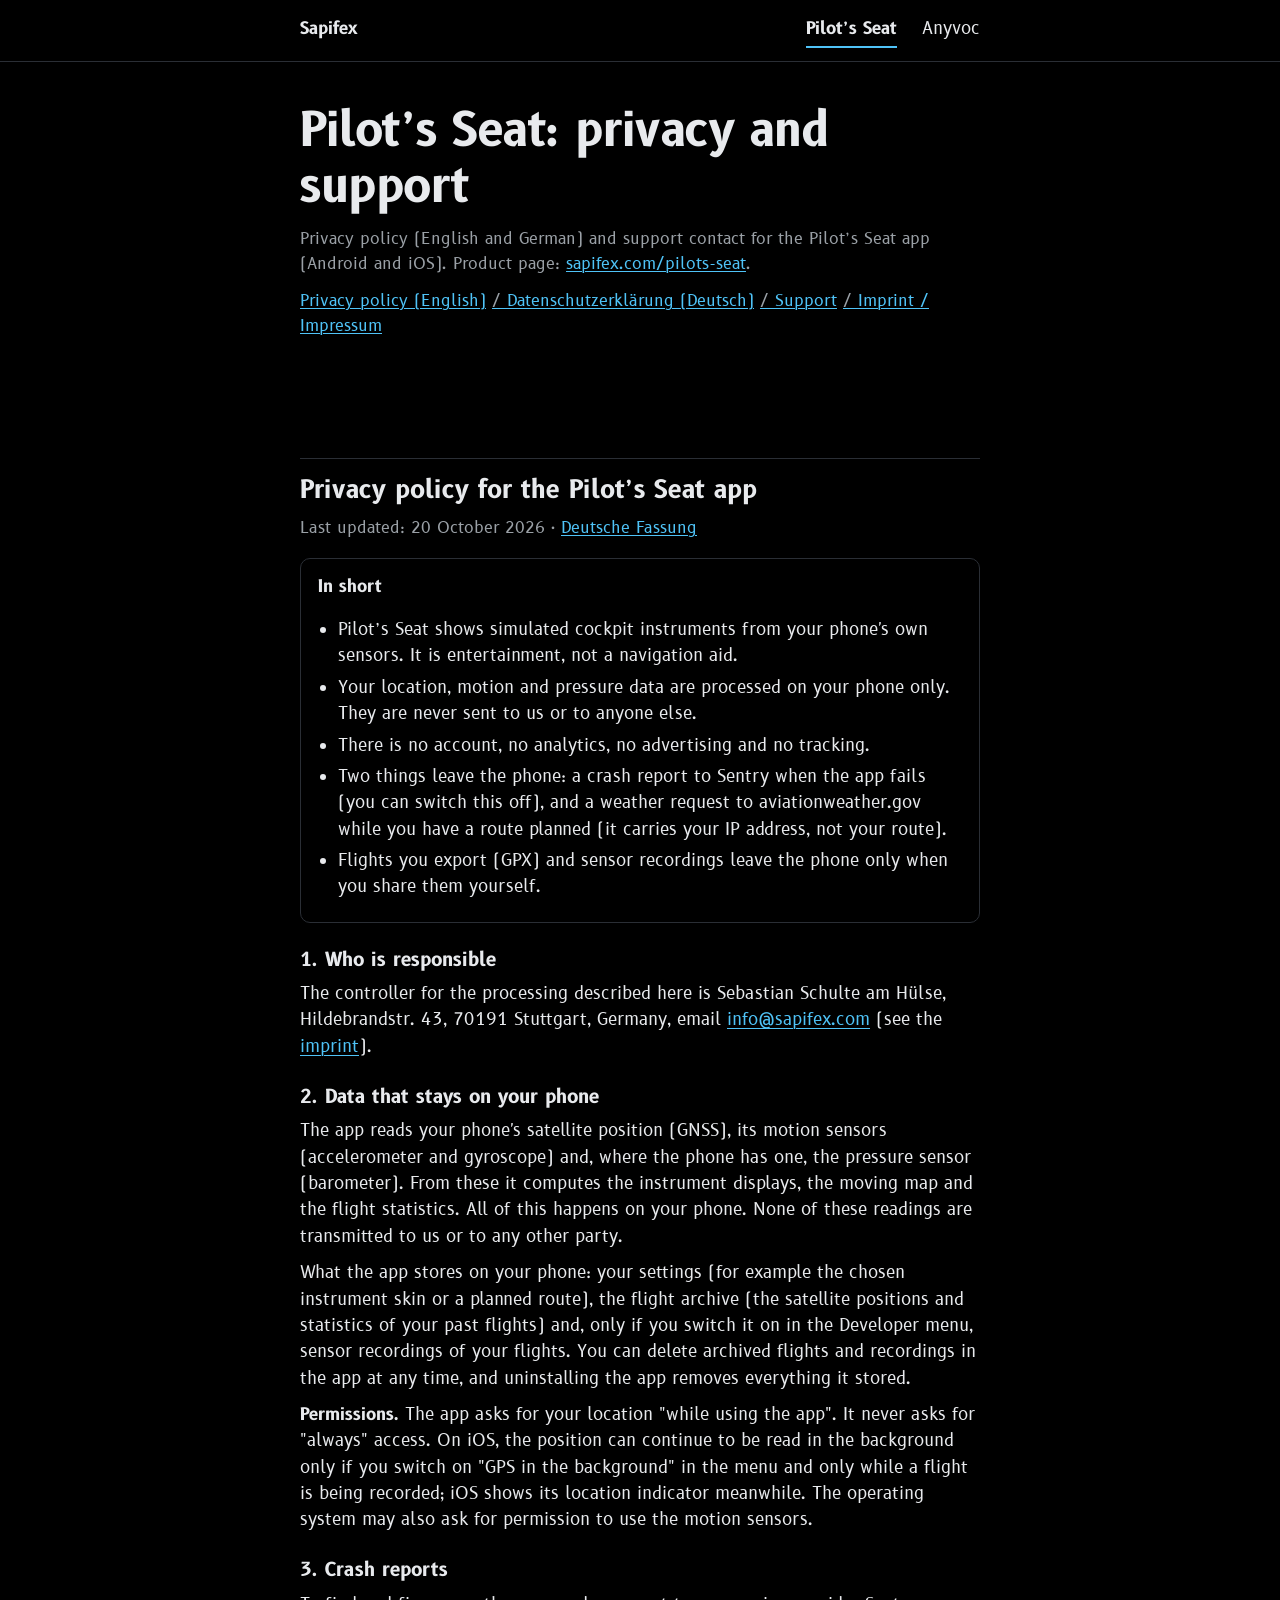
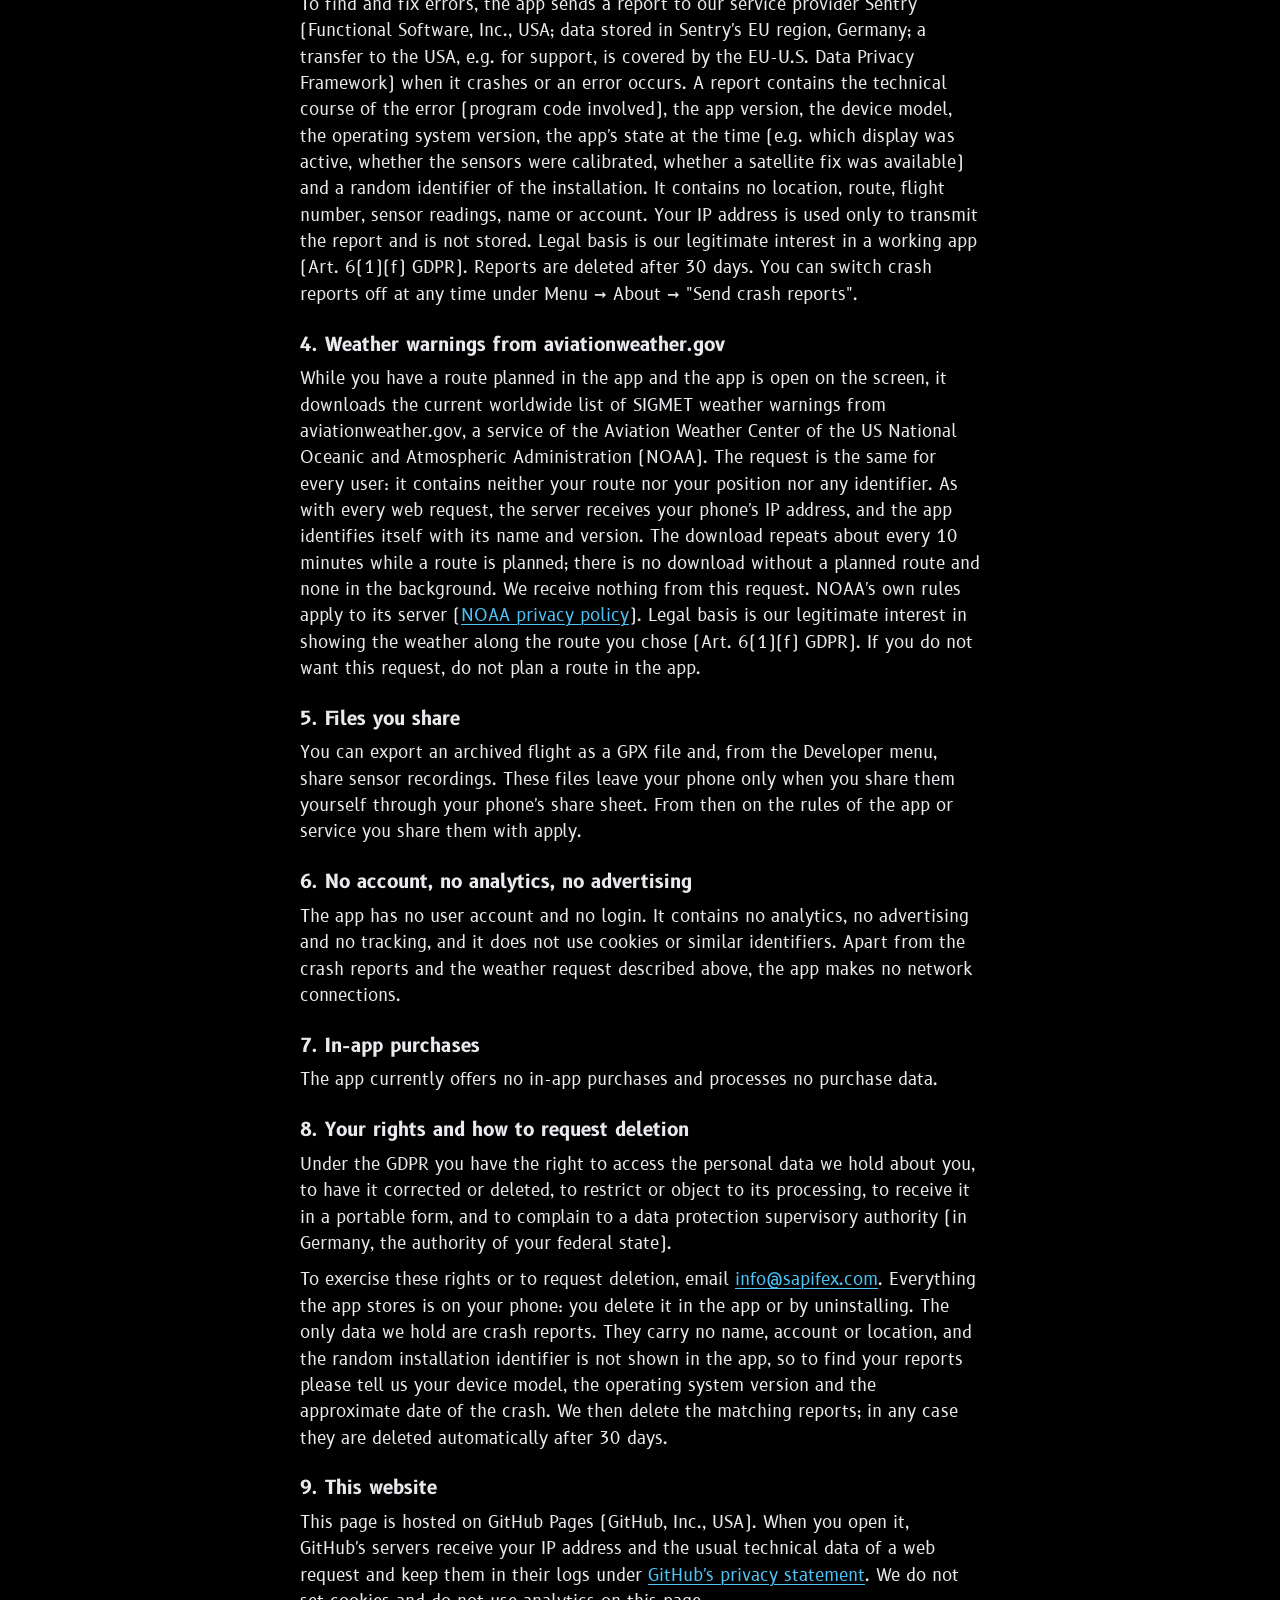
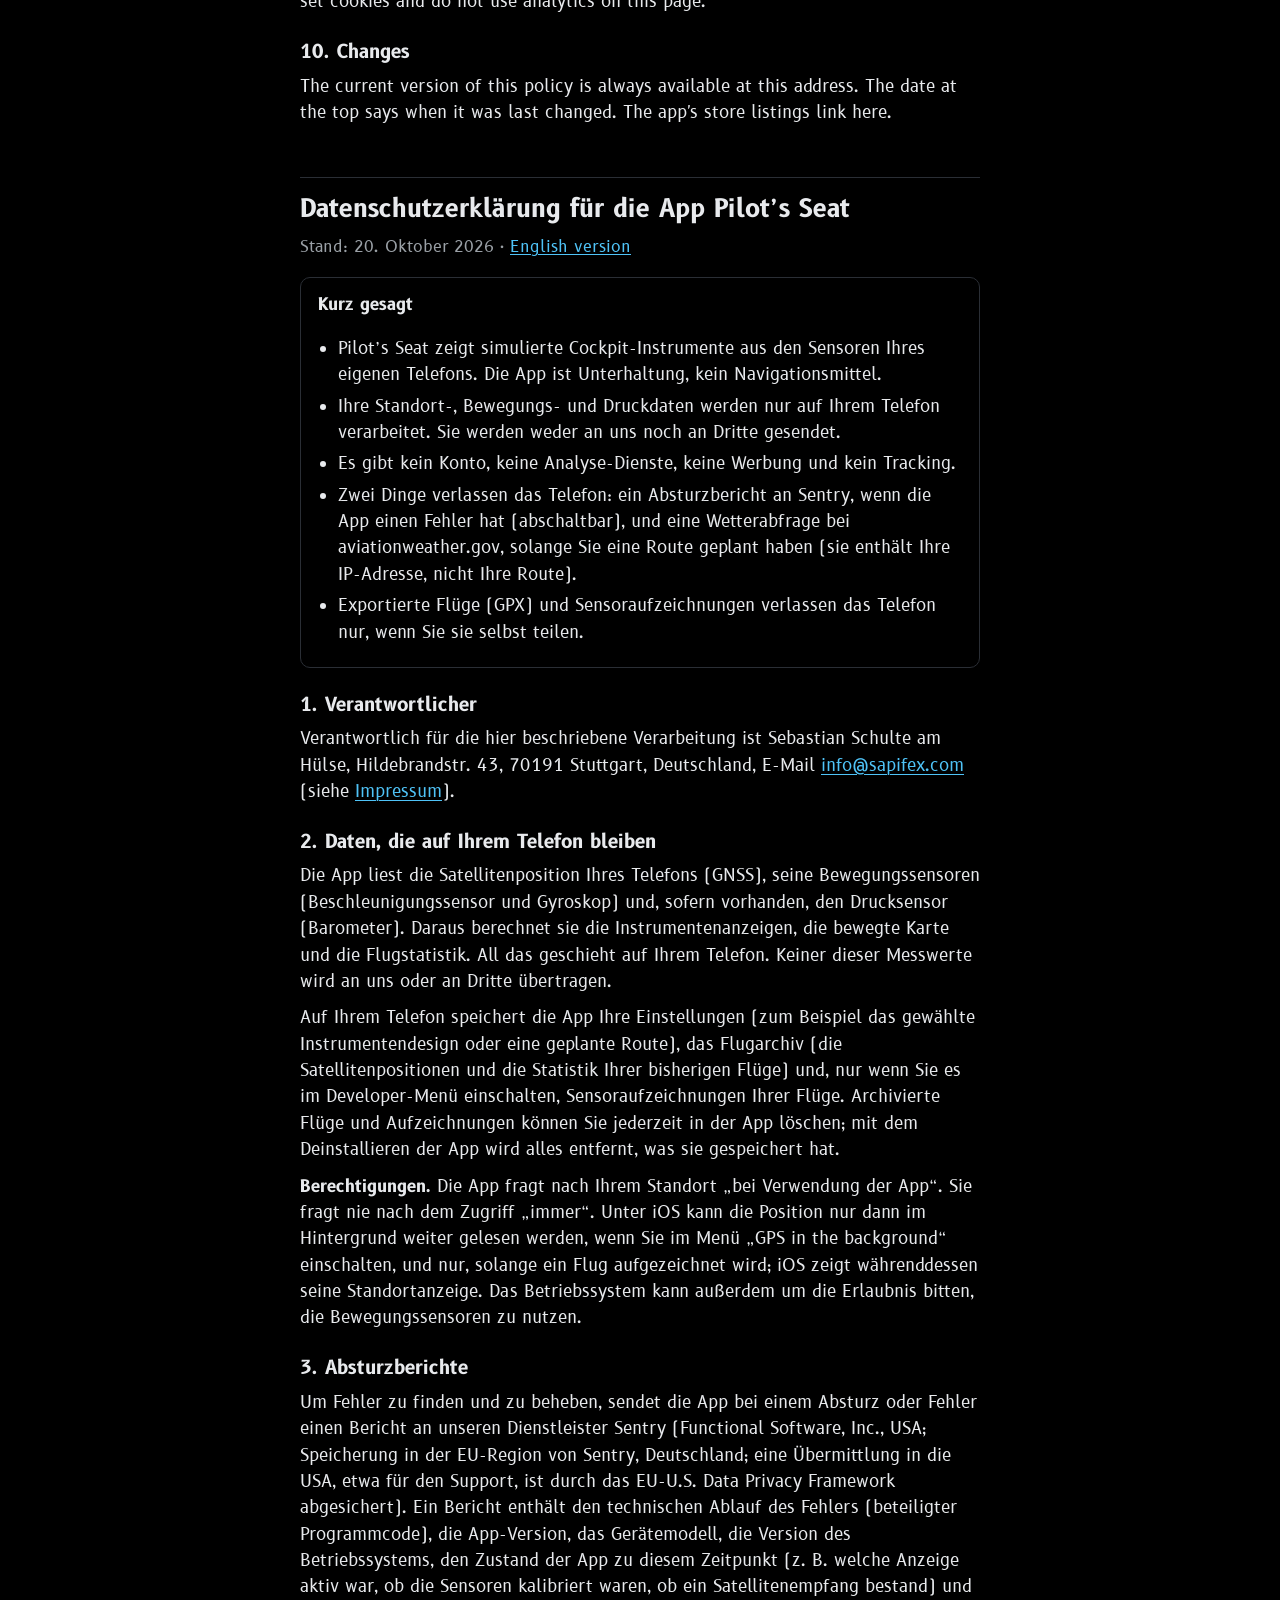
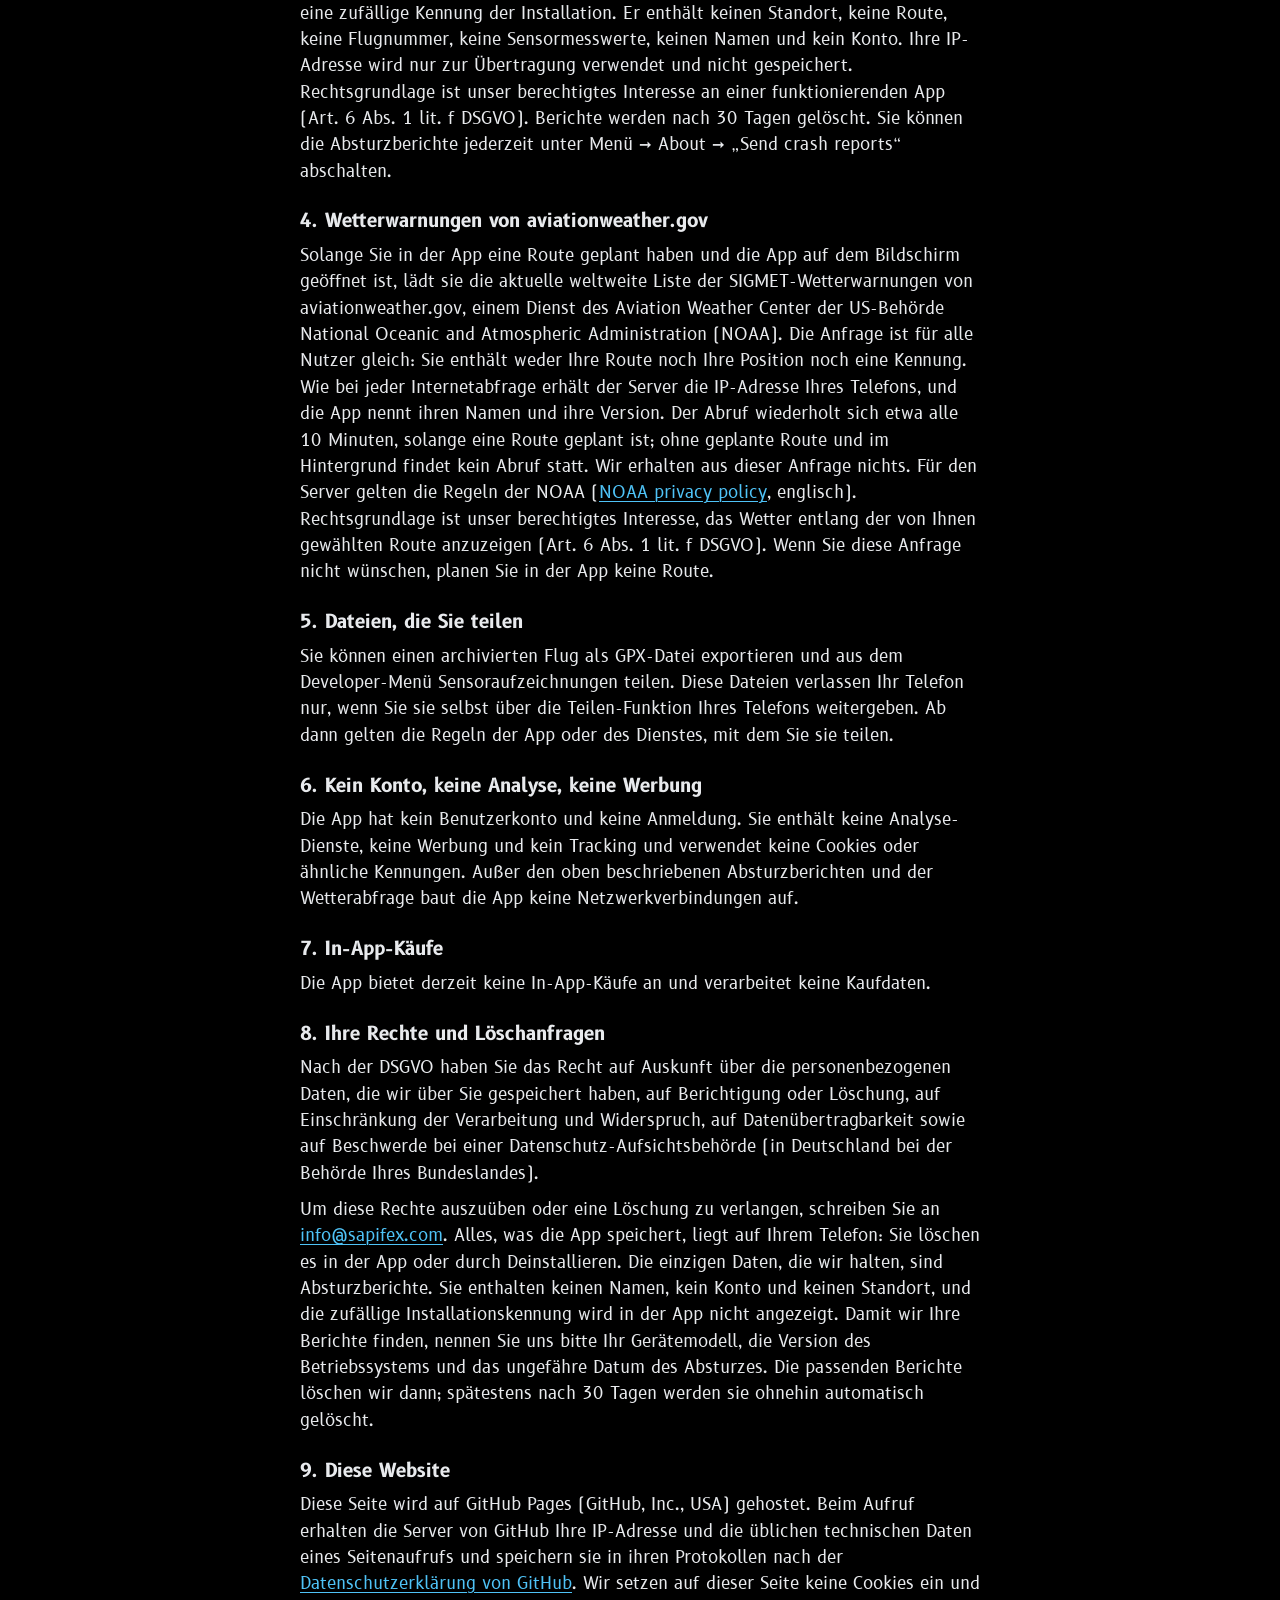
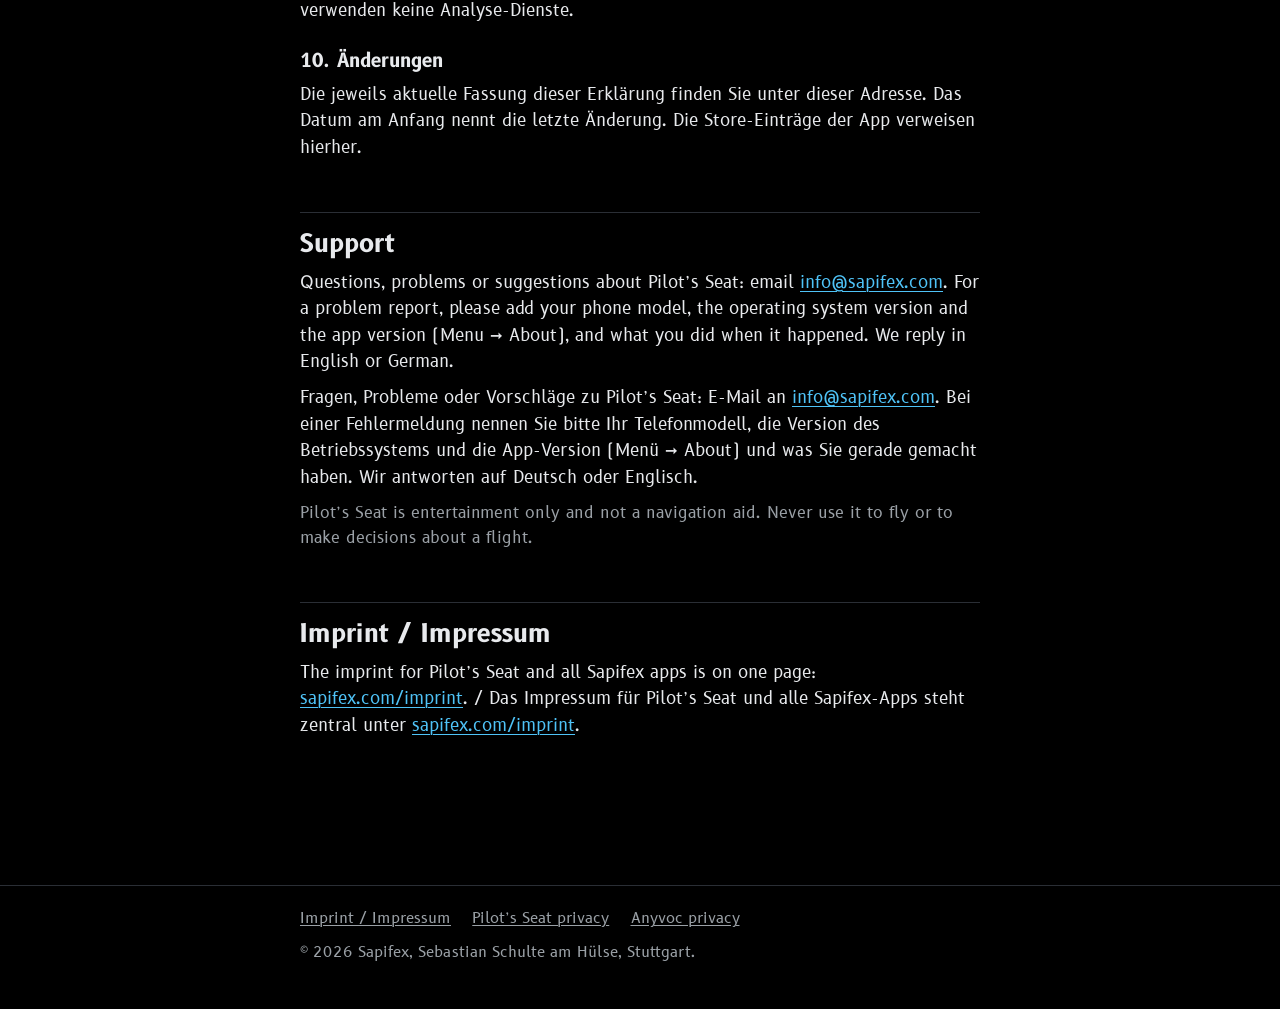
==== pilots-seat/privacy/index.html @ ec22d2f4 "Sapifex site: landing page, Pilot’s Seat and Anyvoc pages, privacy, imprint Static GitHub Pages site" ====
<!doctype html>
<html lang="en" class="ps">
<head>
<meta charset="utf-8">
<meta name="viewport" content="width=device-width, initial-scale=1">
<title>Pilot’s Seat – Privacy Policy and Support</title>
<meta name="description" content="Privacy policy (English and German) and support contact for the Pilot’s Seat app.">
<link rel="stylesheet" href="../../assets/site.css">
<link rel="icon" type="image/svg+xml" href="../../assets/img/pilots-seat-icon-small.svg"></head>
<body>
<header class="site-nav"><nav class="wrap" aria-label="Site"><a href="../../" class="brand">Sapifex</a><a href="../../pilots-seat/" aria-current="page">Pilot’s Seat</a><a href="../../anyvoc/">Anyvoc</a></nav></header>
<main>
<div class="wrap legal">
<header>
  <h1>Pilot’s Seat: privacy and support</h1>
  <p class="meta">Privacy policy (English and German) and support contact for the Pilot’s Seat app (Android and iOS). Product page: <a href="../">sapifex.com/pilots-seat</a>.</p>
  <nav class="toc">
    <a href="#privacy">Privacy policy (English)</a>
    <a href="#datenschutz">Datenschutzerklärung (Deutsch)</a>
    <a href="#support">Support</a>
    <a href="../../imprint/">Imprint / Impressum</a>
  </nav>
</header>

<!-- ============================================================ -->
<!-- ENGLISH                                                       -->
<!-- ============================================================ -->
<main>
<section id="privacy">
  <h2>Privacy policy for the Pilot’s Seat app</h2>
  <p class="meta">Last updated: 20 October 2026 · <a href="#datenschutz" hreflang="de" lang="de">Deutsche Fassung</a></p>

  <div class="summary">
    <p><strong>In short</strong></p>
    <ul>
      <li>Pilot’s Seat shows simulated cockpit instruments from your phone's own sensors. It is entertainment, not a navigation aid.</li>
      <li>Your location, motion and pressure data are processed on your phone only. They are never sent to us or to anyone else.</li>
      <li>There is no account, no analytics, no advertising and no tracking.</li>
      <li>Two things leave the phone: a crash report to Sentry when the app fails (you can switch this off), and a weather request to aviationweather.gov while you have a route planned (it carries your IP address, not your route).</li>
      <li>Flights you export (GPX) and sensor recordings leave the phone only when you share them yourself.</li>
    </ul>
  </div>

  <h3>1. Who is responsible</h3>
  <p>The controller for the processing described here is Sebastian Schulte am Hülse, Hildebrandstr. 43, 70191 Stuttgart, Germany, email <a href="mailto:info@sapifex.com">info@sapifex.com</a> (see the <a href="../../imprint/">imprint</a>).</p>

  <h3>2. Data that stays on your phone</h3>
  <p>The app reads your phone's satellite position (GNSS), its motion sensors (accelerometer and gyroscope) and, where the phone has one, the pressure sensor (barometer). From these it computes the instrument displays, the moving map and the flight statistics. All of this happens on your phone. None of these readings are transmitted to us or to any other party.</p>
  <p>What the app stores on your phone: your settings (for example the chosen instrument skin or a planned route), the flight archive (the satellite positions and statistics of your past flights) and, only if you switch it on in the Developer menu, sensor recordings of your flights. You can delete archived flights and recordings in the app at any time, and uninstalling the app removes everything it stored.</p>
  <p><strong>Permissions.</strong> The app asks for your location "while using the app". It never asks for "always" access. On iOS, the position can continue to be read in the background only if you switch on "GPS in the background" in the menu and only while a flight is being recorded; iOS shows its location indicator meanwhile. The operating system may also ask for permission to use the motion sensors.</p>

  <h3>3. Crash reports</h3>
  <!-- Text from docs/crash-reporting.md, "Privacy policy (proposal)". [90] = the retention period of the Sentry plan: 30 days on the free Developer plan, 90 days on Team and Business. -->
  <p>To find and fix errors, the app sends a report to our service provider Sentry (Functional Software, Inc., USA; data stored in Sentry's EU region, Germany; a transfer to the USA, e.g. for support, is covered by the EU-U.S. Data Privacy Framework) when it crashes or an error occurs. A report contains the technical course of the error (program code involved), the app version, the device model, the operating system version, the app's state at the time (e.g. which display was active, whether the sensors were calibrated, whether a satellite fix was available) and a random identifier of the installation. It contains no location, route, flight number, sensor readings, name or account. Your IP address is used only to transmit the report and is not stored. Legal basis is our legitimate interest in a working app (Art. 6(1)(f) GDPR). Reports are deleted after 30 days. You can switch crash reports off at any time under Menu → About → "Send crash reports".</p>

  <h3>4. Weather warnings from aviationweather.gov</h3>
  <p>While you have a route planned in the app and the app is open on the screen, it downloads the current worldwide list of SIGMET weather warnings from aviationweather.gov, a service of the Aviation Weather Center of the US National Oceanic and Atmospheric Administration (NOAA). The request is the same for every user: it contains neither your route nor your position nor any identifier. As with every web request, the server receives your phone's IP address, and the app identifies itself with its name and version. The download repeats about every 10 minutes while a route is planned; there is no download without a planned route and none in the background. We receive nothing from this request. NOAA's own rules apply to its server (<a href="https://www.noaa.gov/protecting-your-privacy" rel="noopener">NOAA privacy policy</a>). Legal basis is our legitimate interest in showing the weather along the route you chose (Art. 6(1)(f) GDPR). If you do not want this request, do not plan a route in the app.</p>

  <h3>5. Files you share</h3>
  <p>You can export an archived flight as a GPX file and, from the Developer menu, share sensor recordings. These files leave your phone only when you share them yourself through your phone's share sheet. From then on the rules of the app or service you share them with apply.</p>

  <h3>6. No account, no analytics, no advertising</h3>
  <p>The app has no user account and no login. It contains no analytics, no advertising and no tracking, and it does not use cookies or similar identifiers. Apart from the crash reports and the weather request described above, the app makes no network connections.</p>

  <h3>7. In-app purchases</h3>
  <p>The app currently offers no in-app purchases and processes no purchase data.</p>
  <!--
    NOT YET APPLICABLE. Replace the paragraph above with this one in the release that ships the RevenueCat paywall
    (backlog "Release · app · RevenueCat in the app"); the store privacy answers must change in the same release.

    <p>Premium features are unlocked by an in-app purchase through the Apple App Store or Google Play. The purchase itself
    is handled by the store under its own terms and privacy policy; we never see your payment details. To check which
    features you have unlocked, the app uses our service provider RevenueCat (RevenueCat, Inc., USA; a transfer to the USA
    is covered by the EU-U.S. Data Privacy Framework). RevenueCat processes a random identifier of the installation
    (the "app user ID"; no name, email or account), the store's purchase receipt or token, the product bought, the
    purchase and expiry dates and the app version and platform. Legal basis is the performance of the contract with you
    (Art. 6(1)(b) GDPR). The data is kept for as long as the purchase can be restored; see RevenueCat's privacy policy at
    https://www.revenuecat.com/privacy. "Restore purchases" in the menu sends the same data again.</p>
  -->

  <h3>8. Your rights and how to request deletion</h3>
  <p>Under the GDPR you have the right to access the personal data we hold about you, to have it corrected or deleted, to restrict or object to its processing, to receive it in a portable form, and to complain to a data protection supervisory authority (in Germany, the authority of your federal state).</p>
  <p>To exercise these rights or to request deletion, email <a href="mailto:info@sapifex.com">info@sapifex.com</a>. Everything the app stores is on your phone: you delete it in the app or by uninstalling. The only data we hold are crash reports. They carry no name, account or location, and the random installation identifier is not shown in the app, so to find your reports please tell us your device model, the operating system version and the approximate date of the crash. We then delete the matching reports; in any case they are deleted automatically after 30 days.</p>

  <h3>9. This website</h3>
  <!-- Adjust if the page is hosted elsewhere than GitHub Pages. -->
  <p>This page is hosted on GitHub Pages (GitHub, Inc., USA). When you open it, GitHub's servers receive your IP address and the usual technical data of a web request and keep them in their logs under <a href="https://docs.github.com/en/site-policy/privacy-policies/github-general-privacy-statement" rel="noopener">GitHub's privacy statement</a>. We do not set cookies and do not use analytics on this page.</p>

  <h3>10. Changes</h3>
  <p>The current version of this policy is always available at this address. The date at the top says when it was last changed. The app's store listings link here.</p>
</section>

<!-- ============================================================ -->
<!-- DEUTSCH                                                       -->
<!-- ============================================================ -->
<section id="datenschutz" lang="de">
  <h2>Datenschutzerklärung für die App Pilot’s Seat</h2>
  <p class="meta">Stand: 20. Oktober 2026 · <a href="#privacy" hreflang="en" lang="en">English version</a></p>

  <div class="summary">
    <p><strong>Kurz gesagt</strong></p>
    <ul>
      <li>Pilot’s Seat zeigt simulierte Cockpit-Instrumente aus den Sensoren Ihres eigenen Telefons. Die App ist Unterhaltung, kein Navigationsmittel.</li>
      <li>Ihre Standort-, Bewegungs- und Druckdaten werden nur auf Ihrem Telefon verarbeitet. Sie werden weder an uns noch an Dritte gesendet.</li>
      <li>Es gibt kein Konto, keine Analyse-Dienste, keine Werbung und kein Tracking.</li>
      <li>Zwei Dinge verlassen das Telefon: ein Absturzbericht an Sentry, wenn die App einen Fehler hat (abschaltbar), und eine Wetterabfrage bei aviationweather.gov, solange Sie eine Route geplant haben (sie enthält Ihre IP-Adresse, nicht Ihre Route).</li>
      <li>Exportierte Flüge (GPX) und Sensoraufzeichnungen verlassen das Telefon nur, wenn Sie sie selbst teilen.</li>
    </ul>
  </div>

  <h3>1. Verantwortlicher</h3>
  <p>Verantwortlich für die hier beschriebene Verarbeitung ist Sebastian Schulte am Hülse, Hildebrandstr. 43, 70191 Stuttgart, Deutschland, E-Mail <a href="mailto:info@sapifex.com">info@sapifex.com</a> (siehe <a href="../../imprint/">Impressum</a>).</p>

  <h3>2. Daten, die auf Ihrem Telefon bleiben</h3>
  <p>Die App liest die Satellitenposition Ihres Telefons (GNSS), seine Bewegungssensoren (Beschleunigungssensor und Gyroskop) und, sofern vorhanden, den Drucksensor (Barometer). Daraus berechnet sie die Instrumentenanzeigen, die bewegte Karte und die Flugstatistik. All das geschieht auf Ihrem Telefon. Keiner dieser Messwerte wird an uns oder an Dritte übertragen.</p>
  <p>Auf Ihrem Telefon speichert die App Ihre Einstellungen (zum Beispiel das gewählte Instrumentendesign oder eine geplante Route), das Flugarchiv (die Satellitenpositionen und die Statistik Ihrer bisherigen Flüge) und, nur wenn Sie es im Developer-Menü einschalten, Sensoraufzeichnungen Ihrer Flüge. Archivierte Flüge und Aufzeichnungen können Sie jederzeit in der App löschen; mit dem Deinstallieren der App wird alles entfernt, was sie gespeichert hat.</p>
  <p><strong>Berechtigungen.</strong> Die App fragt nach Ihrem Standort „bei Verwendung der App“. Sie fragt nie nach dem Zugriff „immer“. Unter iOS kann die Position nur dann im Hintergrund weiter gelesen werden, wenn Sie im Menü „GPS in the background“ einschalten, und nur, solange ein Flug aufgezeichnet wird; iOS zeigt währenddessen seine Standortanzeige. Das Betriebssystem kann außerdem um die Erlaubnis bitten, die Bewegungssensoren zu nutzen.</p>

  <h3>3. Absturzberichte</h3>
  <!-- Text aus docs/crash-reporting.md, „Privacy policy (proposal)“. [90] = Aufbewahrungsfrist des Sentry-Tarifs: 30 Tage im kostenlosen Developer-Tarif, 90 Tage bei Team und Business. -->
  <p>Um Fehler zu finden und zu beheben, sendet die App bei einem Absturz oder Fehler einen Bericht an unseren Dienstleister Sentry (Functional Software, Inc., USA; Speicherung in der EU-Region von Sentry, Deutschland; eine Übermittlung in die USA, etwa für den Support, ist durch das EU-U.S. Data Privacy Framework abgesichert). Ein Bericht enthält den technischen Ablauf des Fehlers (beteiligter Programmcode), die App-Version, das Gerätemodell, die Version des Betriebssystems, den Zustand der App zu diesem Zeitpunkt (z. B. welche Anzeige aktiv war, ob die Sensoren kalibriert waren, ob ein Satellitenempfang bestand) und eine zufällige Kennung der Installation. Er enthält keinen Standort, keine Route, keine Flugnummer, keine Sensormesswerte, keinen Namen und kein Konto. Ihre IP-Adresse wird nur zur Übertragung verwendet und nicht gespeichert. Rechtsgrundlage ist unser berechtigtes Interesse an einer funktionierenden App (Art. 6 Abs. 1 lit. f DSGVO). Berichte werden nach 30 Tagen gelöscht. Sie können die Absturzberichte jederzeit unter Menü → About → „Send crash reports“ abschalten.</p>

  <h3>4. Wetterwarnungen von aviationweather.gov</h3>
  <p>Solange Sie in der App eine Route geplant haben und die App auf dem Bildschirm geöffnet ist, lädt sie die aktuelle weltweite Liste der SIGMET-Wetterwarnungen von aviationweather.gov, einem Dienst des Aviation Weather Center der US-Behörde National Oceanic and Atmospheric Administration (NOAA). Die Anfrage ist für alle Nutzer gleich: Sie enthält weder Ihre Route noch Ihre Position noch eine Kennung. Wie bei jeder Internetabfrage erhält der Server die IP-Adresse Ihres Telefons, und die App nennt ihren Namen und ihre Version. Der Abruf wiederholt sich etwa alle 10 Minuten, solange eine Route geplant ist; ohne geplante Route und im Hintergrund findet kein Abruf statt. Wir erhalten aus dieser Anfrage nichts. Für den Server gelten die Regeln der NOAA (<a href="https://www.noaa.gov/protecting-your-privacy" rel="noopener">NOAA privacy policy</a>, englisch). Rechtsgrundlage ist unser berechtigtes Interesse, das Wetter entlang der von Ihnen gewählten Route anzuzeigen (Art. 6 Abs. 1 lit. f DSGVO). Wenn Sie diese Anfrage nicht wünschen, planen Sie in der App keine Route.</p>

  <h3>5. Dateien, die Sie teilen</h3>
  <p>Sie können einen archivierten Flug als GPX-Datei exportieren und aus dem Developer-Menü Sensoraufzeichnungen teilen. Diese Dateien verlassen Ihr Telefon nur, wenn Sie sie selbst über die Teilen-Funktion Ihres Telefons weitergeben. Ab dann gelten die Regeln der App oder des Dienstes, mit dem Sie sie teilen.</p>

  <h3>6. Kein Konto, keine Analyse, keine Werbung</h3>
  <p>Die App hat kein Benutzerkonto und keine Anmeldung. Sie enthält keine Analyse-Dienste, keine Werbung und kein Tracking und verwendet keine Cookies oder ähnliche Kennungen. Außer den oben beschriebenen Absturzberichten und der Wetterabfrage baut die App keine Netzwerkverbindungen auf.</p>

  <h3>7. In-App-Käufe</h3>
  <p>Die App bietet derzeit keine In-App-Käufe an und verarbeitet keine Kaufdaten.</p>
  <!--
    NOCH NICHT ANWENDBAR. Diesen Absatz in der Version einsetzen, die die RevenueCat-Paywall ausliefert
    (Backlog „Release · app · RevenueCat in the app“); die Datenschutzangaben in den Stores ändern sich in derselben Version.

    <p>Premium-Funktionen werden durch einen In-App-Kauf über den Apple App Store oder Google Play freigeschaltet. Den Kauf
    selbst wickelt der Store nach seinen eigenen Bedingungen und seiner Datenschutzerklärung ab; Ihre Zahlungsdaten sehen
    wir nie. Um zu prüfen, welche Funktionen Sie freigeschaltet haben, nutzt die App unseren Dienstleister RevenueCat
    (RevenueCat, Inc., USA; eine Übermittlung in die USA ist durch das EU-U.S. Data Privacy Framework abgesichert).
    RevenueCat verarbeitet eine zufällige Kennung der Installation (die „App User ID“; keinen Namen, keine E-Mail, kein
    Konto), den Kaufbeleg bzw. das Kauf-Token des Stores, das gekaufte Produkt, Kauf- und Ablaufdatum sowie App-Version und
    Plattform. Rechtsgrundlage ist die Erfüllung des Vertrags mit Ihnen (Art. 6 Abs. 1 lit. b DSGVO). Die Daten werden so
    lange aufbewahrt, wie der Kauf wiederhergestellt werden kann; siehe die Datenschutzerklärung von RevenueCat unter
    https://www.revenuecat.com/privacy. „Restore purchases“ im Menü sendet dieselben Daten erneut.</p>
  -->

  <h3>8. Ihre Rechte und Löschanfragen</h3>
  <p>Nach der DSGVO haben Sie das Recht auf Auskunft über die personenbezogenen Daten, die wir über Sie gespeichert haben, auf Berichtigung oder Löschung, auf Einschränkung der Verarbeitung und Widerspruch, auf Datenübertragbarkeit sowie auf Beschwerde bei einer Datenschutz-Aufsichtsbehörde (in Deutschland bei der Behörde Ihres Bundeslandes).</p>
  <p>Um diese Rechte auszuüben oder eine Löschung zu verlangen, schreiben Sie an <a href="mailto:info@sapifex.com">info@sapifex.com</a>. Alles, was die App speichert, liegt auf Ihrem Telefon: Sie löschen es in der App oder durch Deinstallieren. Die einzigen Daten, die wir halten, sind Absturzberichte. Sie enthalten keinen Namen, kein Konto und keinen Standort, und die zufällige Installationskennung wird in der App nicht angezeigt. Damit wir Ihre Berichte finden, nennen Sie uns bitte Ihr Gerätemodell, die Version des Betriebssystems und das ungefähre Datum des Absturzes. Die passenden Berichte löschen wir dann; spätestens nach 30 Tagen werden sie ohnehin automatisch gelöscht.</p>

  <h3>9. Diese Website</h3>
  <!-- Anpassen, falls die Seite nicht auf GitHub Pages liegt. -->
  <p>Diese Seite wird auf GitHub Pages (GitHub, Inc., USA) gehostet. Beim Aufruf erhalten die Server von GitHub Ihre IP-Adresse und die üblichen technischen Daten eines Seitenaufrufs und speichern sie in ihren Protokollen nach der <a href="https://docs.github.com/de/site-policy/privacy-policies/github-general-privacy-statement" rel="noopener">Datenschutzerklärung von GitHub</a>. Wir setzen auf dieser Seite keine Cookies ein und verwenden keine Analyse-Dienste.</p>

  <h3>10. Änderungen</h3>
  <p>Die jeweils aktuelle Fassung dieser Erklärung finden Sie unter dieser Adresse. Das Datum am Anfang nennt die letzte Änderung. Die Store-Einträge der App verweisen hierher.</p>
</section>

<!-- ============================================================ -->
<!-- SUPPORT                                                       -->
<!-- ============================================================ -->
<section id="support">
  <h2>Support</h2>
  <p>Questions, problems or suggestions about Pilot’s Seat: email <a href="mailto:info@sapifex.com">info@sapifex.com</a>. For a problem report, please add your phone model, the operating system version and the app version (Menu → About), and what you did when it happened. We reply in English or German.</p>
  <p lang="de">Fragen, Probleme oder Vorschläge zu Pilot’s Seat: E-Mail an <a href="mailto:info@sapifex.com">info@sapifex.com</a>. Bei einer Fehlermeldung nennen Sie bitte Ihr Telefonmodell, die Version des Betriebssystems und die App-Version (Menü → About) und was Sie gerade gemacht haben. Wir antworten auf Deutsch oder Englisch.</p>
  <p class="meta">Pilot’s Seat is entertainment only and not a navigation aid. Never use it to fly or to make decisions about a flight.</p>
</section>

<section id="imprint">
  <h2>Imprint / Impressum</h2>
  <p>The imprint for Pilot’s Seat and all Sapifex apps is on one page: <a href="../../imprint/">sapifex.com/imprint</a>. / Das Impressum für Pilot’s Seat und alle Sapifex-Apps steht zentral unter <a href="../../imprint/">sapifex.com/imprint</a>.</p>
</section>
</main>

</div>
</main>
<footer class="site-footer"><div class="wrap"><nav aria-label="Legal"><a href="../../imprint/">Imprint / Impressum</a><a href="../../pilots-seat/privacy/">Pilot’s Seat privacy</a><a href="https://anyvoc.eu/legal/privacy.html">Anyvoc privacy</a></nav><p>© 2026 Sapifex, Sebastian Schulte am Hülse, Stuttgart.</p></div></footer>
</body>
</html>
---- assets/site.css ----
/* sapifex.com: shared styles. Fonts: B612 (SIL OFL, see fonts/OFL.txt), self-hosted so no request leaves this site. */
@font-face { font-family: "B612"; src: url("fonts/B612-Regular.ttf") format("truetype"); font-weight: 400; font-style: normal; font-display: swap; }
@font-face { font-family: "B612"; src: url("fonts/B612-Bold.ttf") format("truetype"); font-weight: 700; font-style: normal; font-display: swap; }
@font-face { font-family: "B612 Mono"; src: url("fonts/B612Mono-Regular.ttf") format("truetype"); font-weight: 400; font-style: normal; font-display: swap; }

:root {
  color-scheme: light dark;
  --bg: #ffffff; --surface: #f4f6f2; --fg: #17191d; --muted: #5c636b; --line: #dfe3e6;
  --accent: #2f7d4f; --on-accent: #ffffff; --focus: #2f7d4f;
  --sans: "B612", system-ui, -apple-system, "Segoe UI", Roboto, sans-serif;
  --mono: "B612 Mono", ui-monospace, Consolas, monospace;
  --measure: 42rem; --gutter: 1rem;
}
@media (prefers-color-scheme: dark) {
  :root { --bg: #0f1115; --surface: #171a1f; --fg: #e9eaec; --muted: #a2a8af; --line: #272b32; --accent: #7fd39a; --on-accent: #0f1115; --focus: #7fd39a; }
}
/* Pilot’s Seat pages: the app's own skin (docs/design/tokens.json, skin "classic"). Dark only, like the app. */
html.ps {
  color-scheme: dark;
  --bg: #000000; --surface: #121316; --fg: #e8eaed; --muted: #9aa0a6; --line: #2a2e35;
  --accent: #4fc3f7; --on-accent: #000000; --focus: #4fc3f7;
  --bezel: #2a2e35; --bevel-light: #4a505a; --bevel-shade: #15171b; --face: #121417; --ink: #f2f1ec;
  --ok: #66bb6a; --on-ok: #000000; --caution: #ffb300; --flag-off: #e53935; --on-flag-off: #000000; --held: #9aa0a6;
  --sky: #2f6fb0; --ground: #7a4f2a; --lamp-live: #5cf27a;
}

* { box-sizing: border-box; }
html { background: var(--bg); color: var(--fg); font: 17px/1.55 var(--sans); -webkit-text-size-adjust: 100%; }
body { margin: 0; }
a { color: var(--accent); text-decoration-thickness: 1px; text-underline-offset: .15em; }
a:focus-visible, button:focus-visible { outline: 2px solid var(--focus); outline-offset: 3px; border-radius: 2px; }
img, svg { display: block; max-width: 100%; height: auto; }
h1, h2, h3 { line-height: 1.2; margin: 0; font-weight: 700; }
h1 { font-size: clamp(2rem, 5vw, 2.75rem); letter-spacing: -0.01em; }
h2 { font-size: 1.45rem; margin-top: 3rem; }
h3 { font-size: 1.1rem; margin-top: 1.5rem; }
p { margin: .6rem 0; }
ul { padding-left: 1.2rem; }
li { margin: .3rem 0; }
.lead { font-size: 1.2rem; line-height: 1.45; max-width: 36rem; }
.meta { color: var(--muted); font-size: .95rem; }
.mono { font-family: var(--mono); font-size: .9rem; }
.wrap { max-width: var(--measure); margin: 0 auto; padding: 0 var(--gutter); }
.wide { max-width: 64rem; }

/* top navigation: the three places on this site */
.site-nav { border-bottom: 1px solid var(--line); }
.site-nav .wrap { display: flex; flex-wrap: wrap; gap: .25rem 1.5rem; align-items: baseline; min-height: 3.5rem; padding-top: .75rem; padding-bottom: .75rem; }
.site-nav a { color: var(--fg); text-decoration: none; font-weight: 400; padding: .2rem 0; }
.site-nav a[aria-current="page"] { font-weight: 700; border-bottom: 2px solid var(--accent); }
.site-nav .brand { font-weight: 700; margin-right: auto; }
.site-nav .brand:hover, .site-nav a:hover { text-decoration: underline; }

main { padding: 2.5rem 0 4rem; }
.hero { padding: 1.5rem 0 1rem; }
.hero p { max-width: 36rem; }

/* product rows on the landing page: icon, name, one line, where it lives */
.products { list-style: none; padding: 0; margin: 1rem 0 0; border-top: 1px solid var(--line); }
.products li { display: grid; grid-template-columns: 4rem 1fr; gap: 1rem 1.25rem; padding: 1.5rem 0; border-bottom: 1px solid var(--line); align-items: start; }
.products img { width: 4rem; height: 4rem; border-radius: 22%; }
.products h3 { margin: 0; font-size: 1.25rem; }
.products p { margin: .35rem 0 .5rem; }
.products .where { font-size: .95rem; }
@media (max-width: 30rem) { .products li { grid-template-columns: 3rem 1fr; } .products img { width: 3rem; height: 3rem; } }

.ic { width: 20px; height: 20px; flex: none; }
.row { display: flex; gap: .75rem; align-items: flex-start; }
.row .ic { margin-top: .3rem; color: var(--muted); }

.card { background: var(--surface); border: 1px solid var(--line); border-radius: 10px; padding: 1rem 1.25rem; margin: 1rem 0; }
.btn { display: inline-flex; align-items: center; gap: .5rem; background: var(--accent); color: var(--on-accent); font-weight: 700; text-decoration: none; padding: .7rem 1.1rem; border-radius: 10px; min-height: 48px; }
.btn .ic { color: inherit; width: 18px; height: 18px; }
.btn:hover { opacity: .9; }

address { font-style: normal; }
.site-footer { border-top: 1px solid var(--line); color: var(--muted); font-size: .9rem; padding: 1.25rem 0 2rem; }
.site-footer nav { display: flex; flex-wrap: wrap; gap: .25rem 1.25rem; }
.site-footer a { color: var(--muted); }

/* ------------------------------------------------------------------ Pilot’s Seat product page */
html.product .site-nav .wrap, html.product .site-footer .wrap { max-width: 64rem; }
.ps .wordmark { font-size: clamp(1.9rem, 6vw, 3rem); letter-spacing: .08em; text-transform: uppercase; }
.ps .status { display: inline-flex; align-items: center; gap: .6rem; margin: 1rem 0 0; padding: .45rem .9rem .45rem .75rem; border: 1px solid var(--bezel); border-radius: 9999px; color: var(--fg); font-size: .95rem; }
.ps .status .lamp { width: 10px; height: 10px; border-radius: 50%; background: var(--lamp-live); box-shadow: 0 0 6px var(--lamp-live); }
.ps .screen { margin: 2rem auto 0; border: 6px solid var(--bezel); border-radius: 16px; background: var(--face); overflow: hidden; }
.ps .screen img { width: 100%; }
.ps figcaption { color: var(--muted); font-size: .9rem; margin: .5rem 0 0; }
.ps .instruments { list-style: none; padding: 0; margin: 1rem 0 0; display: grid; grid-template-columns: repeat(auto-fit, minmax(15rem, 1fr)); gap: .75rem; }
.ps .instruments li { background: var(--surface); border: 1px solid var(--bezel); border-radius: 10px; padding: .85rem 1rem; display: grid; grid-template-columns: 3.4rem 1fr; gap: .25rem .75rem; align-items: baseline; }
.ps .instruments .lbl { font-size: 11px; font-weight: 700; letter-spacing: .08em; text-transform: uppercase; color: var(--ink); background: var(--face); border: 1px solid var(--bezel); border-radius: 6px; padding: .2rem .35rem; text-align: center; }
.ps .instruments b { display: block; }
.ps .instruments span.src { grid-column: 2; color: var(--muted); font-size: .9rem; }
.ps .steps { list-style: none; padding: 0; margin: .5rem 0 0; }
.ps .steps li { display: grid; grid-template-columns: 1.5rem 1fr; gap: 0 .9rem; padding: .9rem 0; border-top: 1px solid var(--line); }
.ps .steps li:first-child { border-top: 0; }
.ps .steps .ic { color: var(--muted); margin-top: .25rem; }
.ps .gallery { display: grid; gap: 1.5rem; grid-template-columns: repeat(auto-fit, minmax(18rem, 1fr)); margin-top: 1rem; }
.ps .gallery figure { margin: 0; }
.ps .gallery .screen { margin: 0; border-width: 4px; border-radius: 12px; }
.ps .gallery .cap { display: flex; gap: .5rem; align-items: flex-start; margin-top: .6rem; }
.ps .gallery .cap .ic { color: var(--muted); margin-top: .15rem; }
.ps .notice { margin-top: 3rem; border: 1px solid var(--bezel); border-radius: 10px; padding: 1rem 1.25rem; background: var(--surface); }
.ps .flag { display: inline-block; background: var(--flag-off); color: var(--on-flag-off); font-size: 11px; font-weight: 700; letter-spacing: .08em; text-transform: uppercase; border-radius: 6px; padding: .2rem .45rem; vertical-align: middle; margin-right: .5rem; }
.ps .site-nav a[aria-current="page"] { border-bottom-color: var(--accent); }

/* ------------------------------------------------------------------ legal pages */
.legal h2 { padding-top: 1rem; border-top: 1px solid var(--line); }
.legal nav.toc { margin: .75rem 0 1.5rem; font-size: .95rem; }
.legal nav.toc a + a::before { content: " / "; color: var(--muted); }
.legal .summary { border: 1px solid var(--line); border-radius: 10px; padding: .25rem 1rem; margin: 1rem 0; }

@media (prefers-reduced-motion: reduce) { * { transition: none !important; } }
@media print { .site-nav, .site-footer nav { display: none; } }
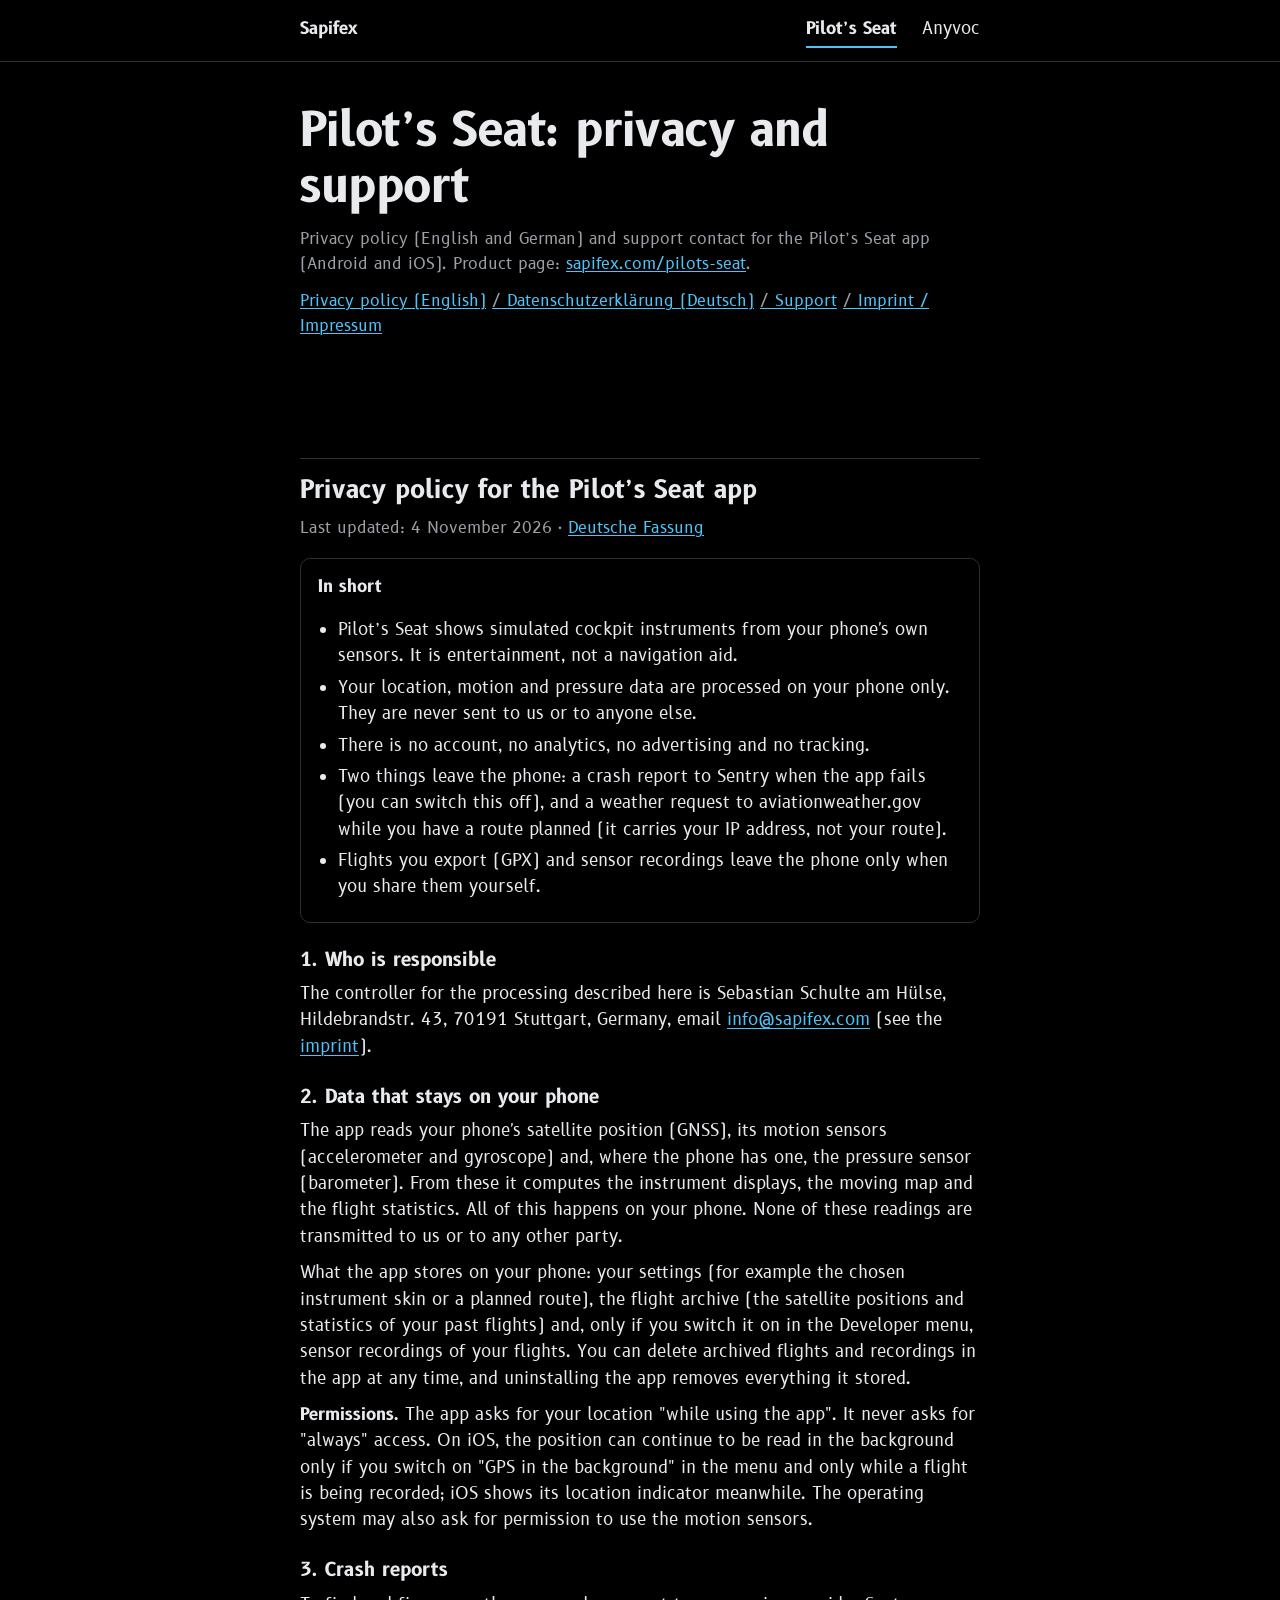
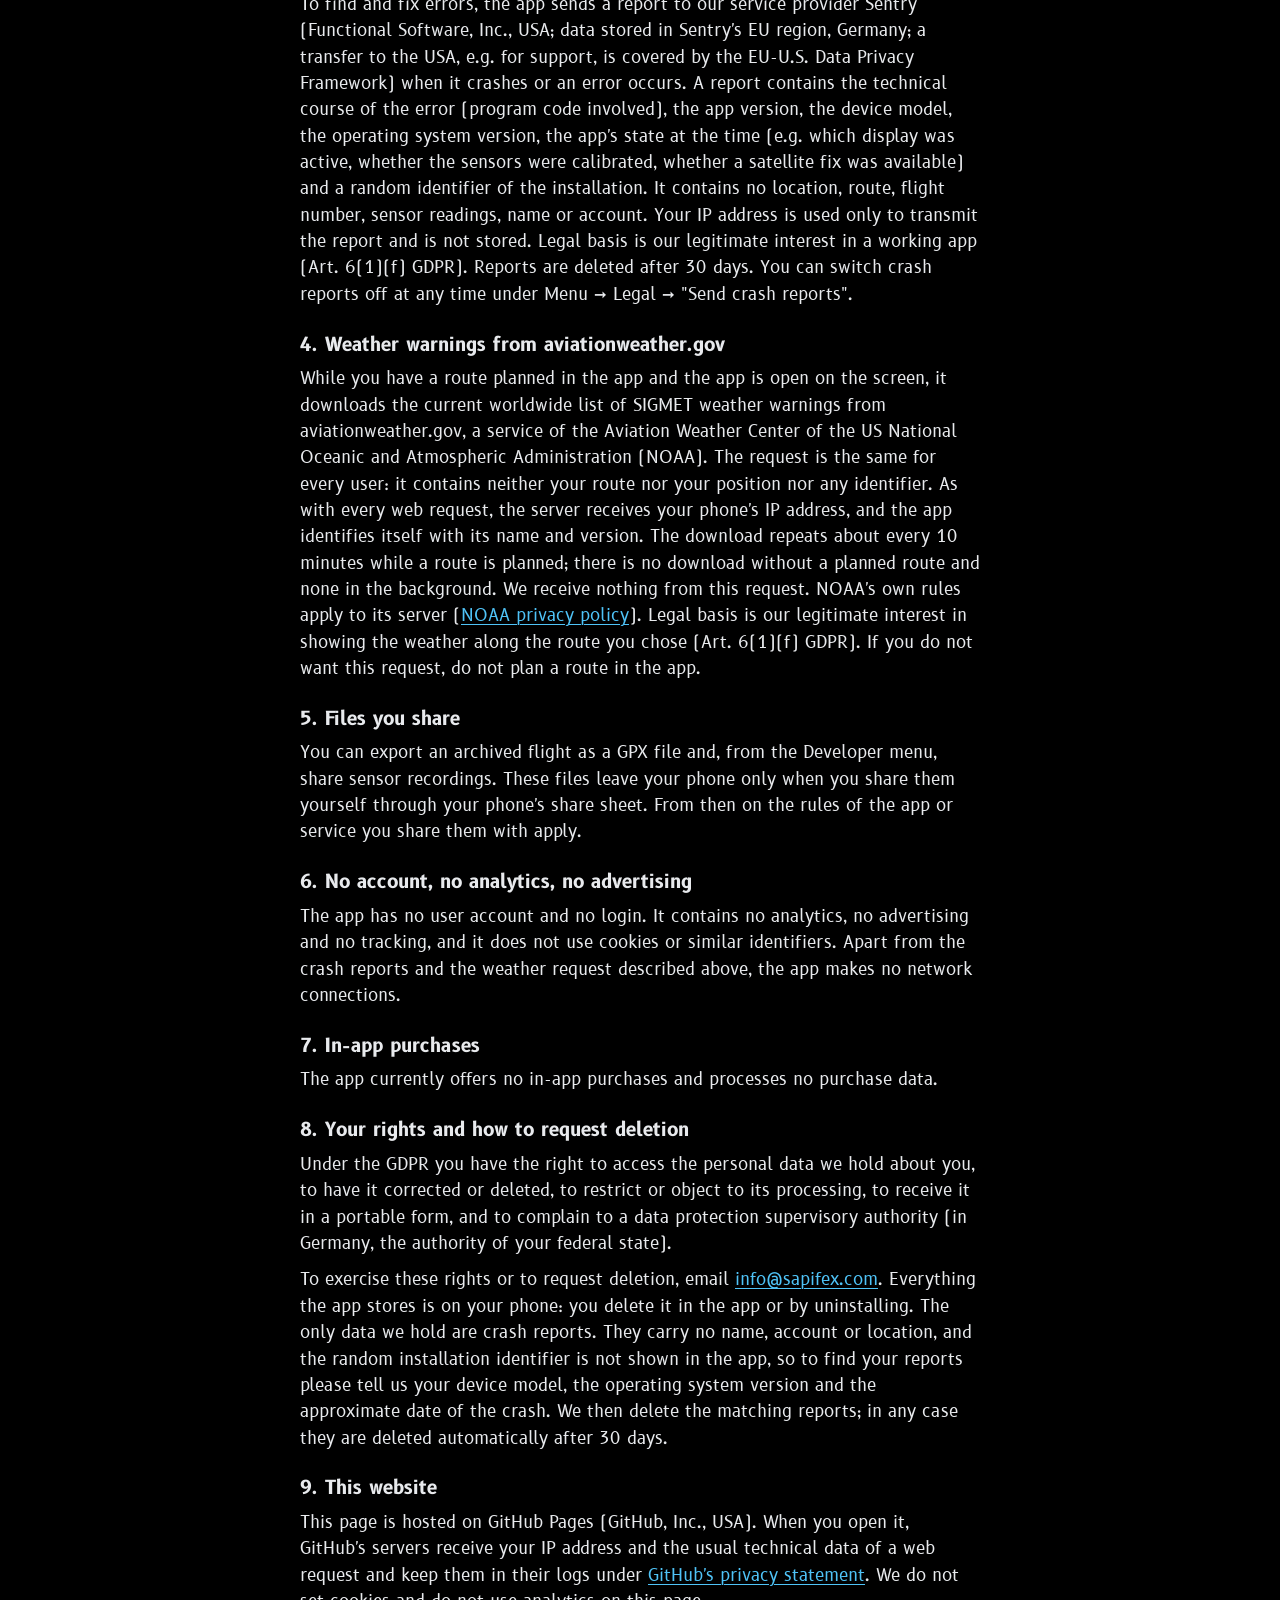
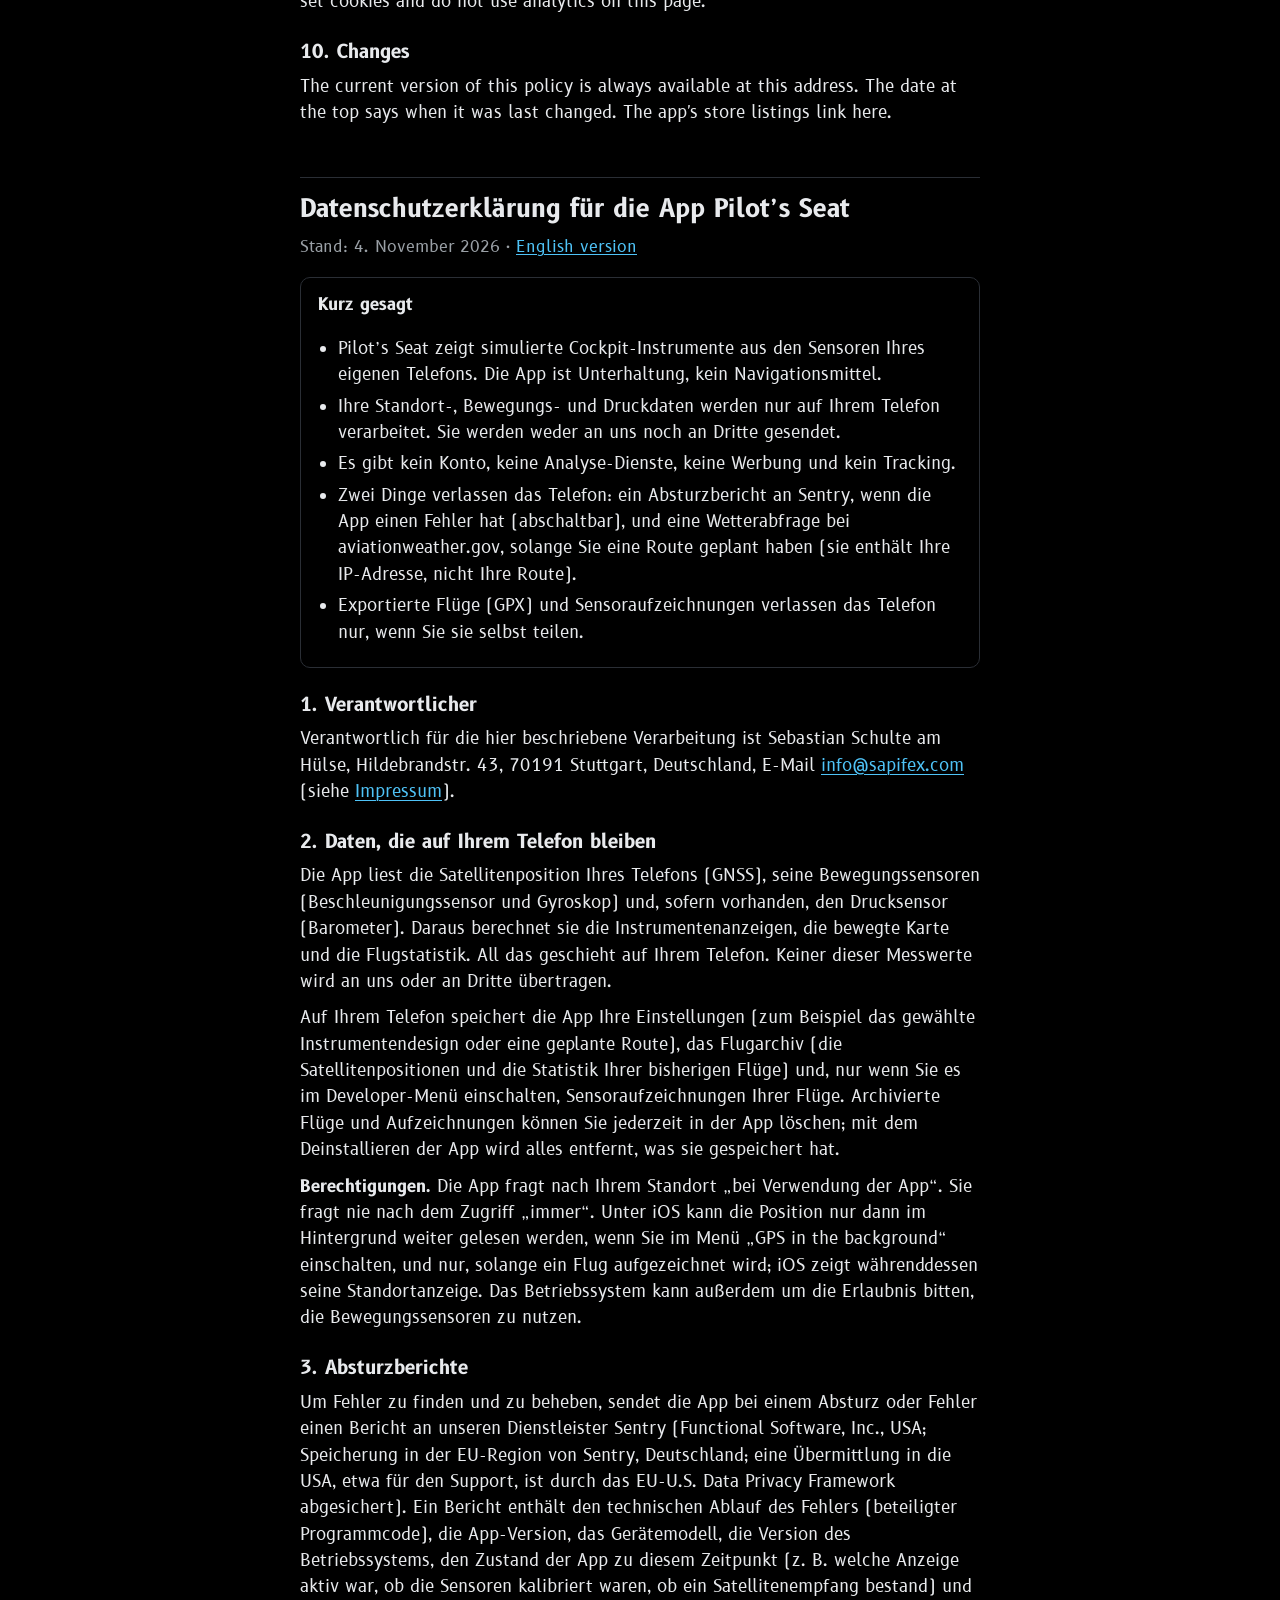
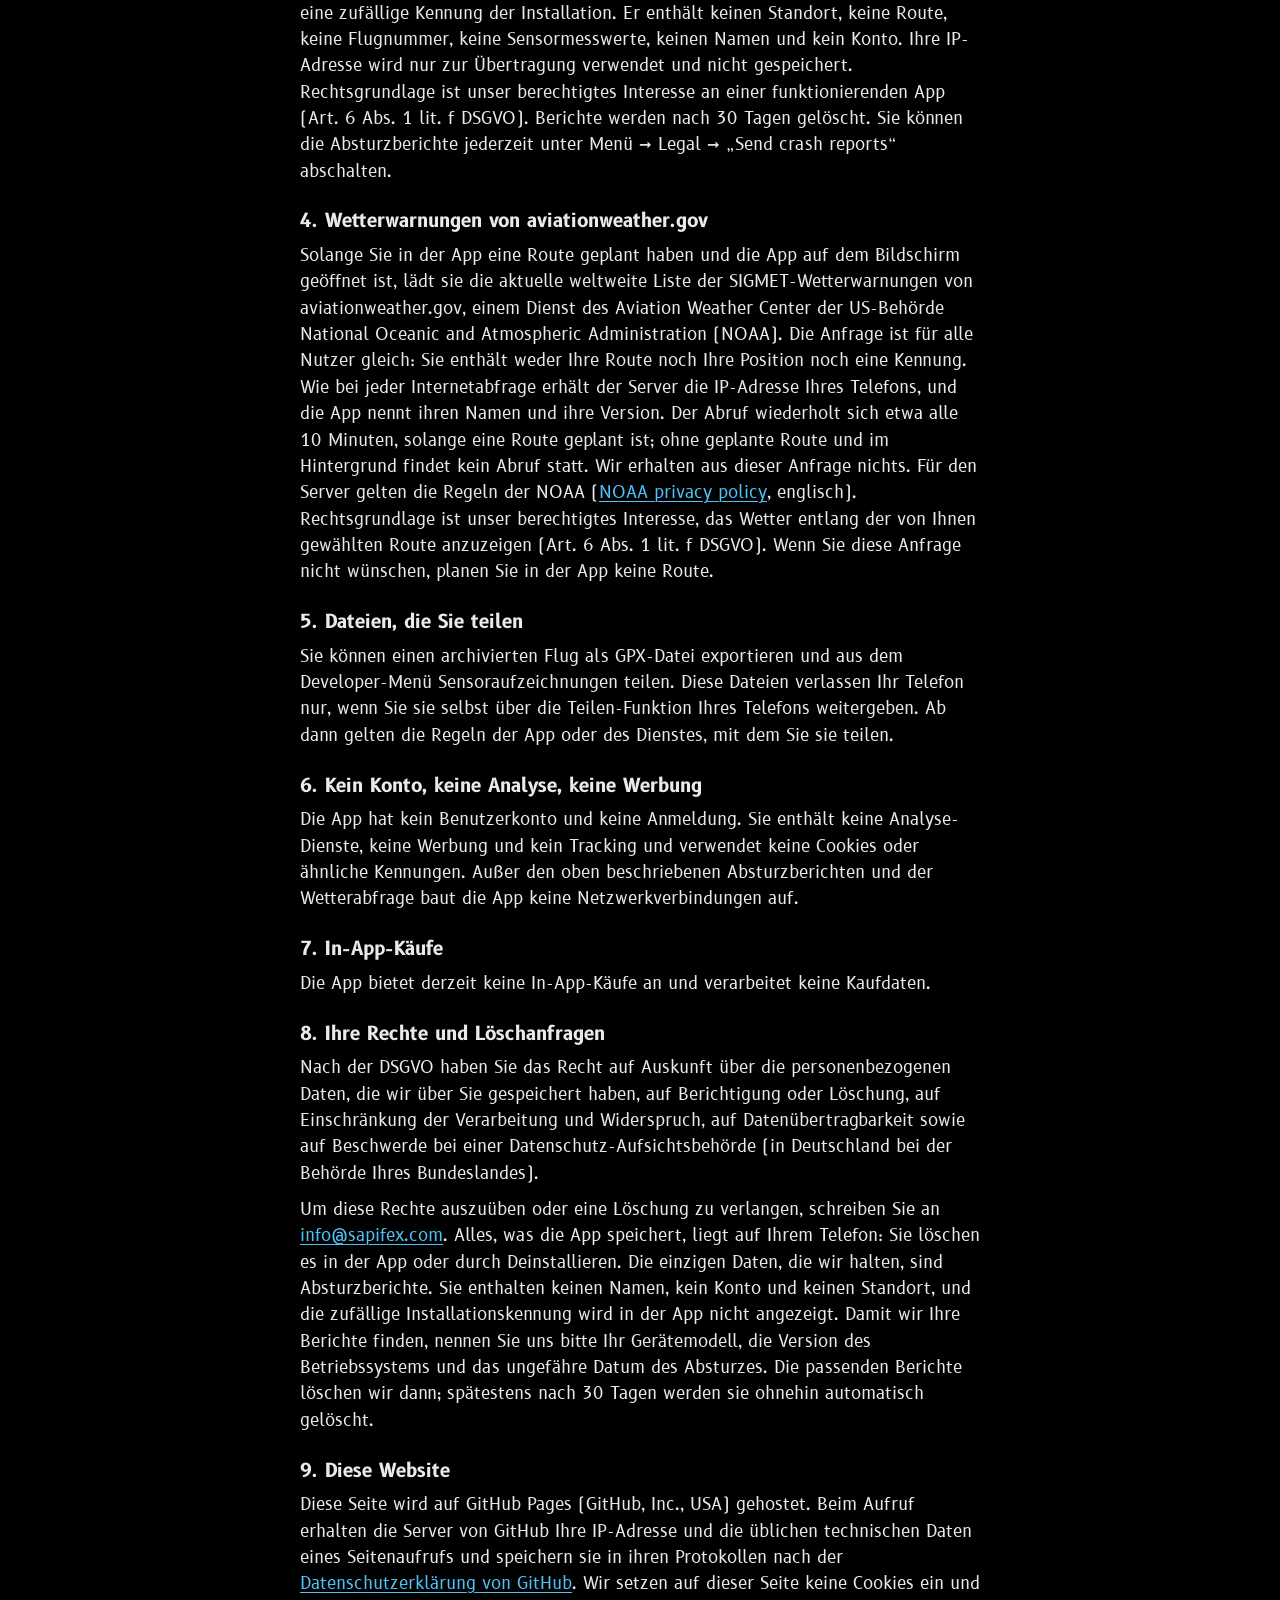
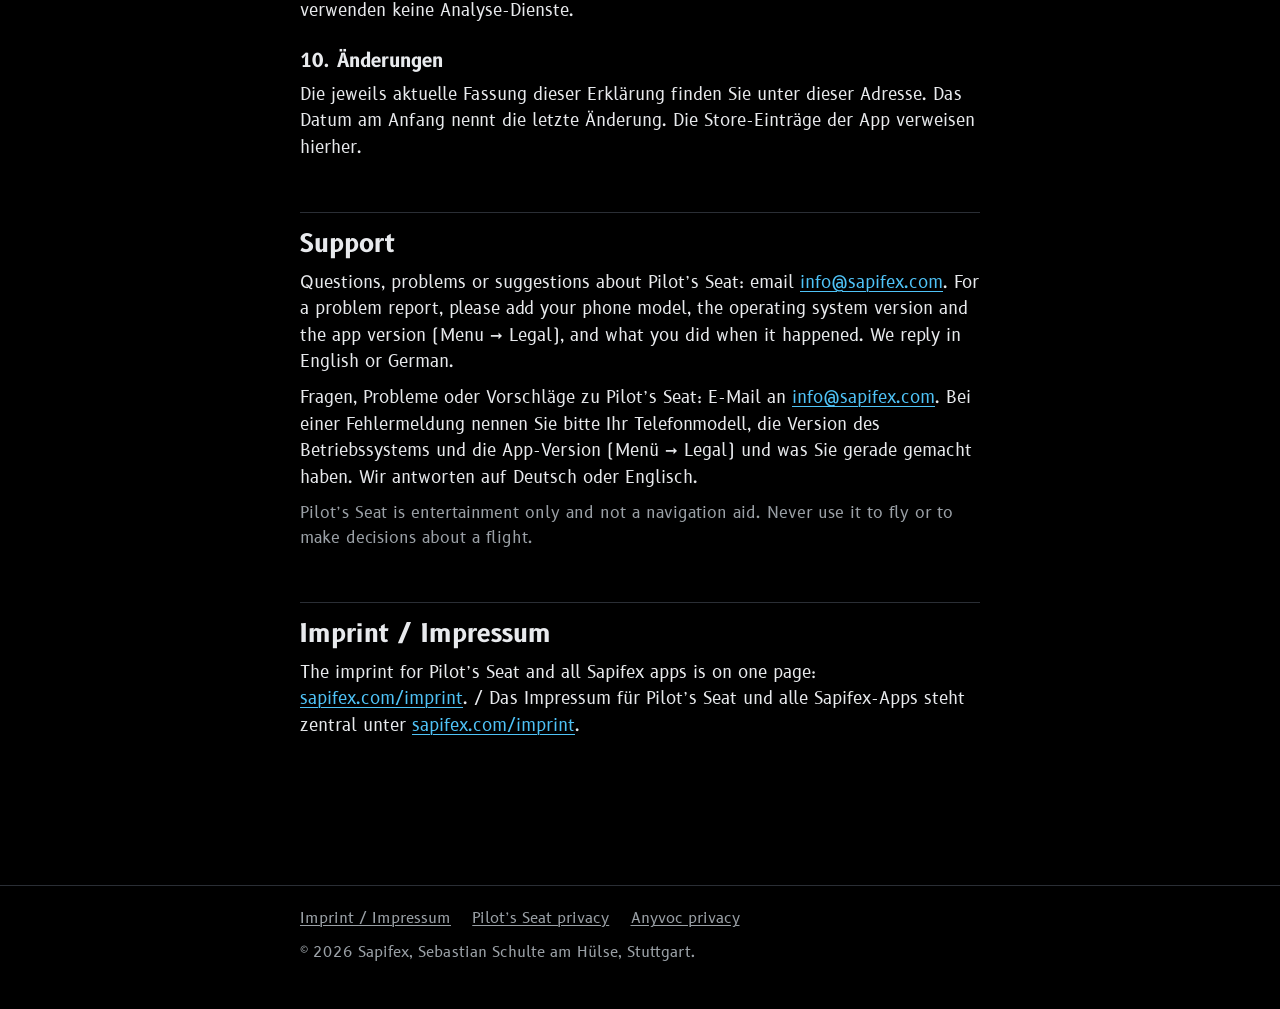
==== commit e1be2318: "Pilot's Seat privacy: crash-report opt-out and app version are under Menu → Legal now Co-Authored-By" ====
--- a/pilots-seat/privacy/index.html
+++ b/pilots-seat/privacy/index.html
@@ -28,7 +28,7 @@
 <main>
 <section id="privacy">
   <h2>Privacy policy for the Pilot’s Seat app</h2>
-  <p class="meta">Last updated: 20 October 2026 · <a href="#datenschutz" hreflang="de" lang="de">Deutsche Fassung</a></p>
+  <p class="meta">Last updated: 4 November 2026 · <a href="#datenschutz" hreflang="de" lang="de">Deutsche Fassung</a></p>
 
   <div class="summary">
     <p><strong>In short</strong></p>
@@ -51,7 +51,7 @@
 
   <h3>3. Crash reports</h3>
   <!-- Text from docs/crash-reporting.md, "Privacy policy (proposal)". [90] = the retention period of the Sentry plan: 30 days on the free Developer plan, 90 days on Team and Business. -->
-  <p>To find and fix errors, the app sends a report to our service provider Sentry (Functional Software, Inc., USA; data stored in Sentry's EU region, Germany; a transfer to the USA, e.g. for support, is covered by the EU-U.S. Data Privacy Framework) when it crashes or an error occurs. A report contains the technical course of the error (program code involved), the app version, the device model, the operating system version, the app's state at the time (e.g. which display was active, whether the sensors were calibrated, whether a satellite fix was available) and a random identifier of the installation. It contains no location, route, flight number, sensor readings, name or account. Your IP address is used only to transmit the report and is not stored. Legal basis is our legitimate interest in a working app (Art. 6(1)(f) GDPR). Reports are deleted after 30 days. You can switch crash reports off at any time under Menu → About → "Send crash reports".</p>
+  <p>To find and fix errors, the app sends a report to our service provider Sentry (Functional Software, Inc., USA; data stored in Sentry's EU region, Germany; a transfer to the USA, e.g. for support, is covered by the EU-U.S. Data Privacy Framework) when it crashes or an error occurs. A report contains the technical course of the error (program code involved), the app version, the device model, the operating system version, the app's state at the time (e.g. which display was active, whether the sensors were calibrated, whether a satellite fix was available) and a random identifier of the installation. It contains no location, route, flight number, sensor readings, name or account. Your IP address is used only to transmit the report and is not stored. Legal basis is our legitimate interest in a working app (Art. 6(1)(f) GDPR). Reports are deleted after 30 days. You can switch crash reports off at any time under Menu → Legal → "Send crash reports".</p>
 
   <h3>4. Weather warnings from aviationweather.gov</h3>
   <p>While you have a route planned in the app and the app is open on the screen, it downloads the current worldwide list of SIGMET weather warnings from aviationweather.gov, a service of the Aviation Weather Center of the US National Oceanic and Atmospheric Administration (NOAA). The request is the same for every user: it contains neither your route nor your position nor any identifier. As with every web request, the server receives your phone's IP address, and the app identifies itself with its name and version. The download repeats about every 10 minutes while a route is planned; there is no download without a planned route and none in the background. We receive nothing from this request. NOAA's own rules apply to its server (<a href="https://www.noaa.gov/protecting-your-privacy" rel="noopener">NOAA privacy policy</a>). Legal basis is our legitimate interest in showing the weather along the route you chose (Art. 6(1)(f) GDPR). If you do not want this request, do not plan a route in the app.</p>
@@ -95,7 +95,7 @@
 <!-- ============================================================ -->
 <section id="datenschutz" lang="de">
   <h2>Datenschutzerklärung für die App Pilot’s Seat</h2>
-  <p class="meta">Stand: 20. Oktober 2026 · <a href="#privacy" hreflang="en" lang="en">English version</a></p>
+  <p class="meta">Stand: 4. November 2026 · <a href="#privacy" hreflang="en" lang="en">English version</a></p>
 
   <div class="summary">
     <p><strong>Kurz gesagt</strong></p>
@@ -118,7 +118,7 @@
 
   <h3>3. Absturzberichte</h3>
   <!-- Text aus docs/crash-reporting.md, „Privacy policy (proposal)“. [90] = Aufbewahrungsfrist des Sentry-Tarifs: 30 Tage im kostenlosen Developer-Tarif, 90 Tage bei Team und Business. -->
-  <p>Um Fehler zu finden und zu beheben, sendet die App bei einem Absturz oder Fehler einen Bericht an unseren Dienstleister Sentry (Functional Software, Inc., USA; Speicherung in der EU-Region von Sentry, Deutschland; eine Übermittlung in die USA, etwa für den Support, ist durch das EU-U.S. Data Privacy Framework abgesichert). Ein Bericht enthält den technischen Ablauf des Fehlers (beteiligter Programmcode), die App-Version, das Gerätemodell, die Version des Betriebssystems, den Zustand der App zu diesem Zeitpunkt (z. B. welche Anzeige aktiv war, ob die Sensoren kalibriert waren, ob ein Satellitenempfang bestand) und eine zufällige Kennung der Installation. Er enthält keinen Standort, keine Route, keine Flugnummer, keine Sensormesswerte, keinen Namen und kein Konto. Ihre IP-Adresse wird nur zur Übertragung verwendet und nicht gespeichert. Rechtsgrundlage ist unser berechtigtes Interesse an einer funktionierenden App (Art. 6 Abs. 1 lit. f DSGVO). Berichte werden nach 30 Tagen gelöscht. Sie können die Absturzberichte jederzeit unter Menü → About → „Send crash reports“ abschalten.</p>
+  <p>Um Fehler zu finden und zu beheben, sendet die App bei einem Absturz oder Fehler einen Bericht an unseren Dienstleister Sentry (Functional Software, Inc., USA; Speicherung in der EU-Region von Sentry, Deutschland; eine Übermittlung in die USA, etwa für den Support, ist durch das EU-U.S. Data Privacy Framework abgesichert). Ein Bericht enthält den technischen Ablauf des Fehlers (beteiligter Programmcode), die App-Version, das Gerätemodell, die Version des Betriebssystems, den Zustand der App zu diesem Zeitpunkt (z. B. welche Anzeige aktiv war, ob die Sensoren kalibriert waren, ob ein Satellitenempfang bestand) und eine zufällige Kennung der Installation. Er enthält keinen Standort, keine Route, keine Flugnummer, keine Sensormesswerte, keinen Namen und kein Konto. Ihre IP-Adresse wird nur zur Übertragung verwendet und nicht gespeichert. Rechtsgrundlage ist unser berechtigtes Interesse an einer funktionierenden App (Art. 6 Abs. 1 lit. f DSGVO). Berichte werden nach 30 Tagen gelöscht. Sie können die Absturzberichte jederzeit unter Menü → Legal → „Send crash reports“ abschalten.</p>
 
   <h3>4. Wetterwarnungen von aviationweather.gov</h3>
   <p>Solange Sie in der App eine Route geplant haben und die App auf dem Bildschirm geöffnet ist, lädt sie die aktuelle weltweite Liste der SIGMET-Wetterwarnungen von aviationweather.gov, einem Dienst des Aviation Weather Center der US-Behörde National Oceanic and Atmospheric Administration (NOAA). Die Anfrage ist für alle Nutzer gleich: Sie enthält weder Ihre Route noch Ihre Position noch eine Kennung. Wie bei jeder Internetabfrage erhält der Server die IP-Adresse Ihres Telefons, und die App nennt ihren Namen und ihre Version. Der Abruf wiederholt sich etwa alle 10 Minuten, solange eine Route geplant ist; ohne geplante Route und im Hintergrund findet kein Abruf statt. Wir erhalten aus dieser Anfrage nichts. Für den Server gelten die Regeln der NOAA (<a href="https://www.noaa.gov/protecting-your-privacy" rel="noopener">NOAA privacy policy</a>, englisch). Rechtsgrundlage ist unser berechtigtes Interesse, das Wetter entlang der von Ihnen gewählten Route anzuzeigen (Art. 6 Abs. 1 lit. f DSGVO). Wenn Sie diese Anfrage nicht wünschen, planen Sie in der App keine Route.</p>
@@ -163,8 +163,8 @@
 <!-- ============================================================ -->
 <section id="support">
   <h2>Support</h2>
-  <p>Questions, problems or suggestions about Pilot’s Seat: email <a href="mailto:info@sapifex.com">info@sapifex.com</a>. For a problem report, please add your phone model, the operating system version and the app version (Menu → About), and what you did when it happened. We reply in English or German.</p>
-  <p lang="de">Fragen, Probleme oder Vorschläge zu Pilot’s Seat: E-Mail an <a href="mailto:info@sapifex.com">info@sapifex.com</a>. Bei einer Fehlermeldung nennen Sie bitte Ihr Telefonmodell, die Version des Betriebssystems und die App-Version (Menü → About) und was Sie gerade gemacht haben. Wir antworten auf Deutsch oder Englisch.</p>
+  <p>Questions, problems or suggestions about Pilot’s Seat: email <a href="mailto:info@sapifex.com">info@sapifex.com</a>. For a problem report, please add your phone model, the operating system version and the app version (Menu → Legal), and what you did when it happened. We reply in English or German.</p>
+  <p lang="de">Fragen, Probleme oder Vorschläge zu Pilot’s Seat: E-Mail an <a href="mailto:info@sapifex.com">info@sapifex.com</a>. Bei einer Fehlermeldung nennen Sie bitte Ihr Telefonmodell, die Version des Betriebssystems und die App-Version (Menü → Legal) und was Sie gerade gemacht haben. Wir antworten auf Deutsch oder Englisch.</p>
   <p class="meta">Pilot’s Seat is entertainment only and not a navigation aid. Never use it to fly or to make decisions about a flight.</p>
 </section>
 
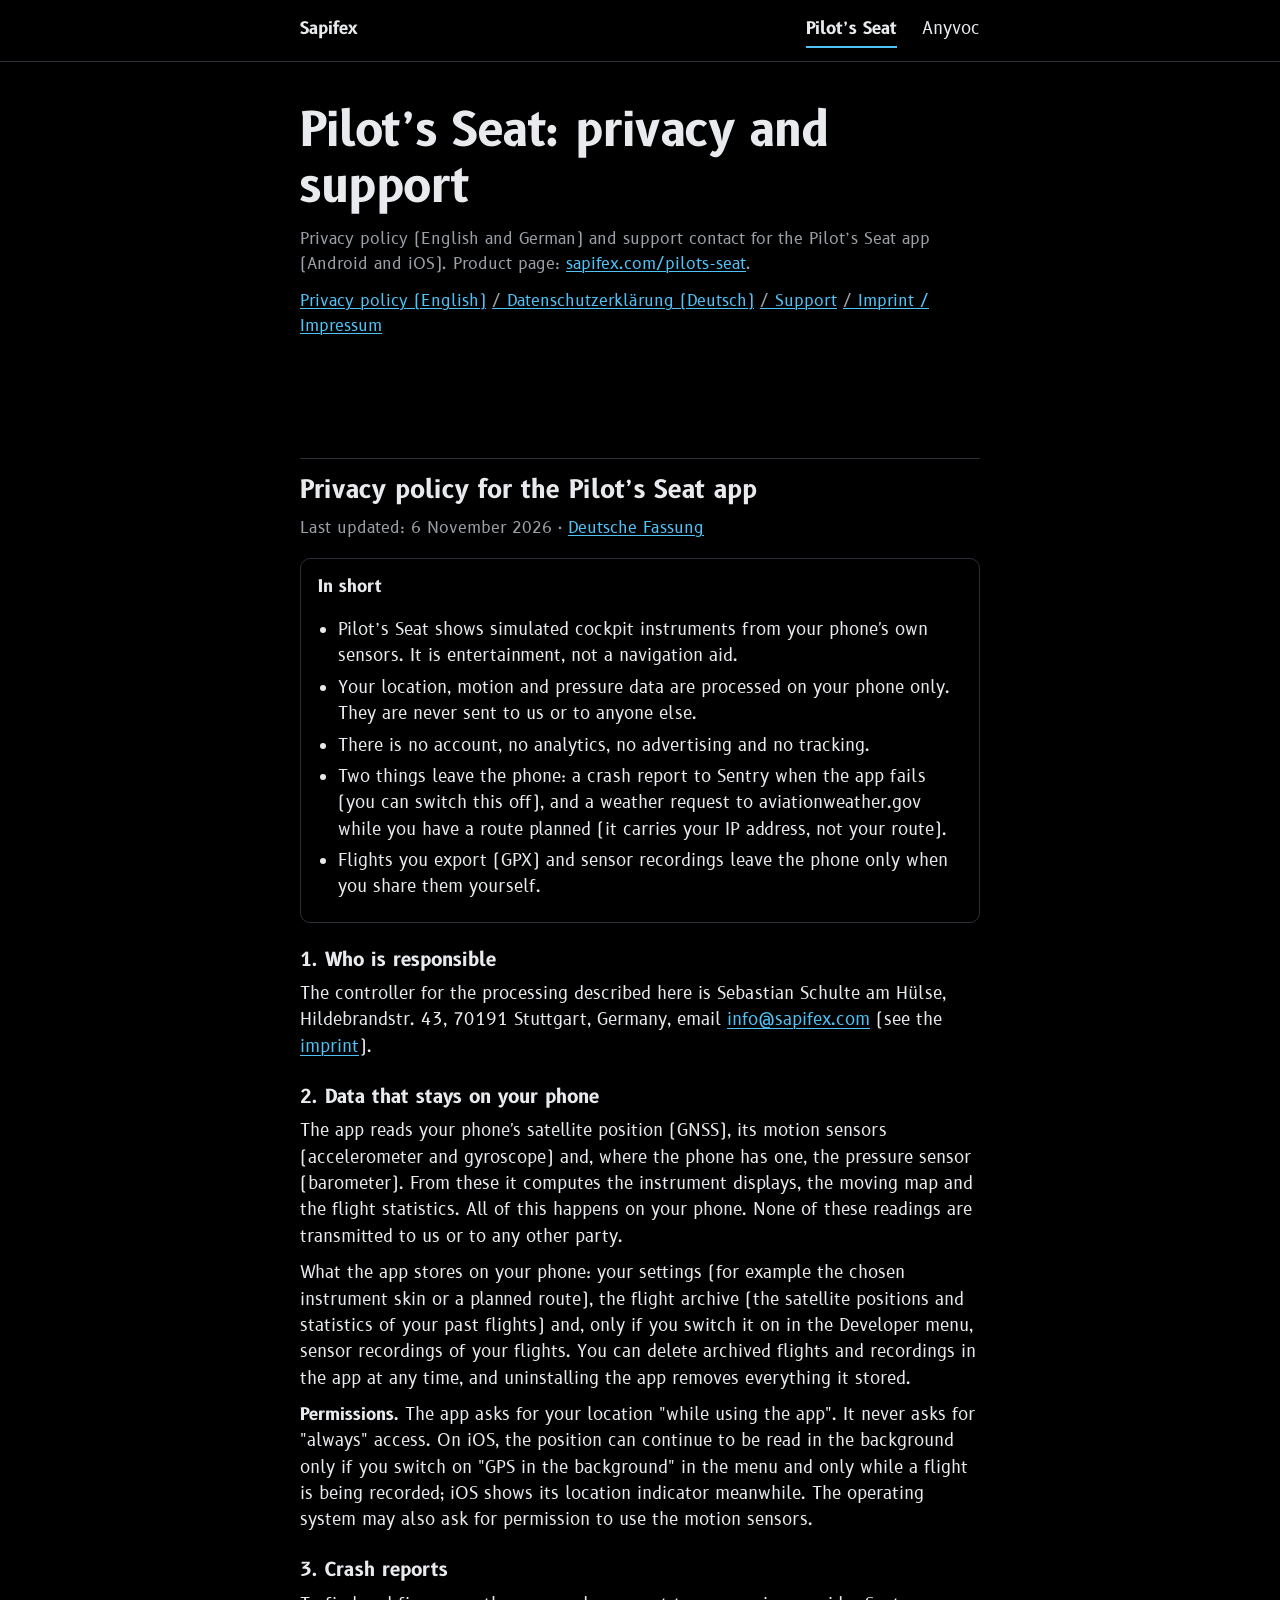
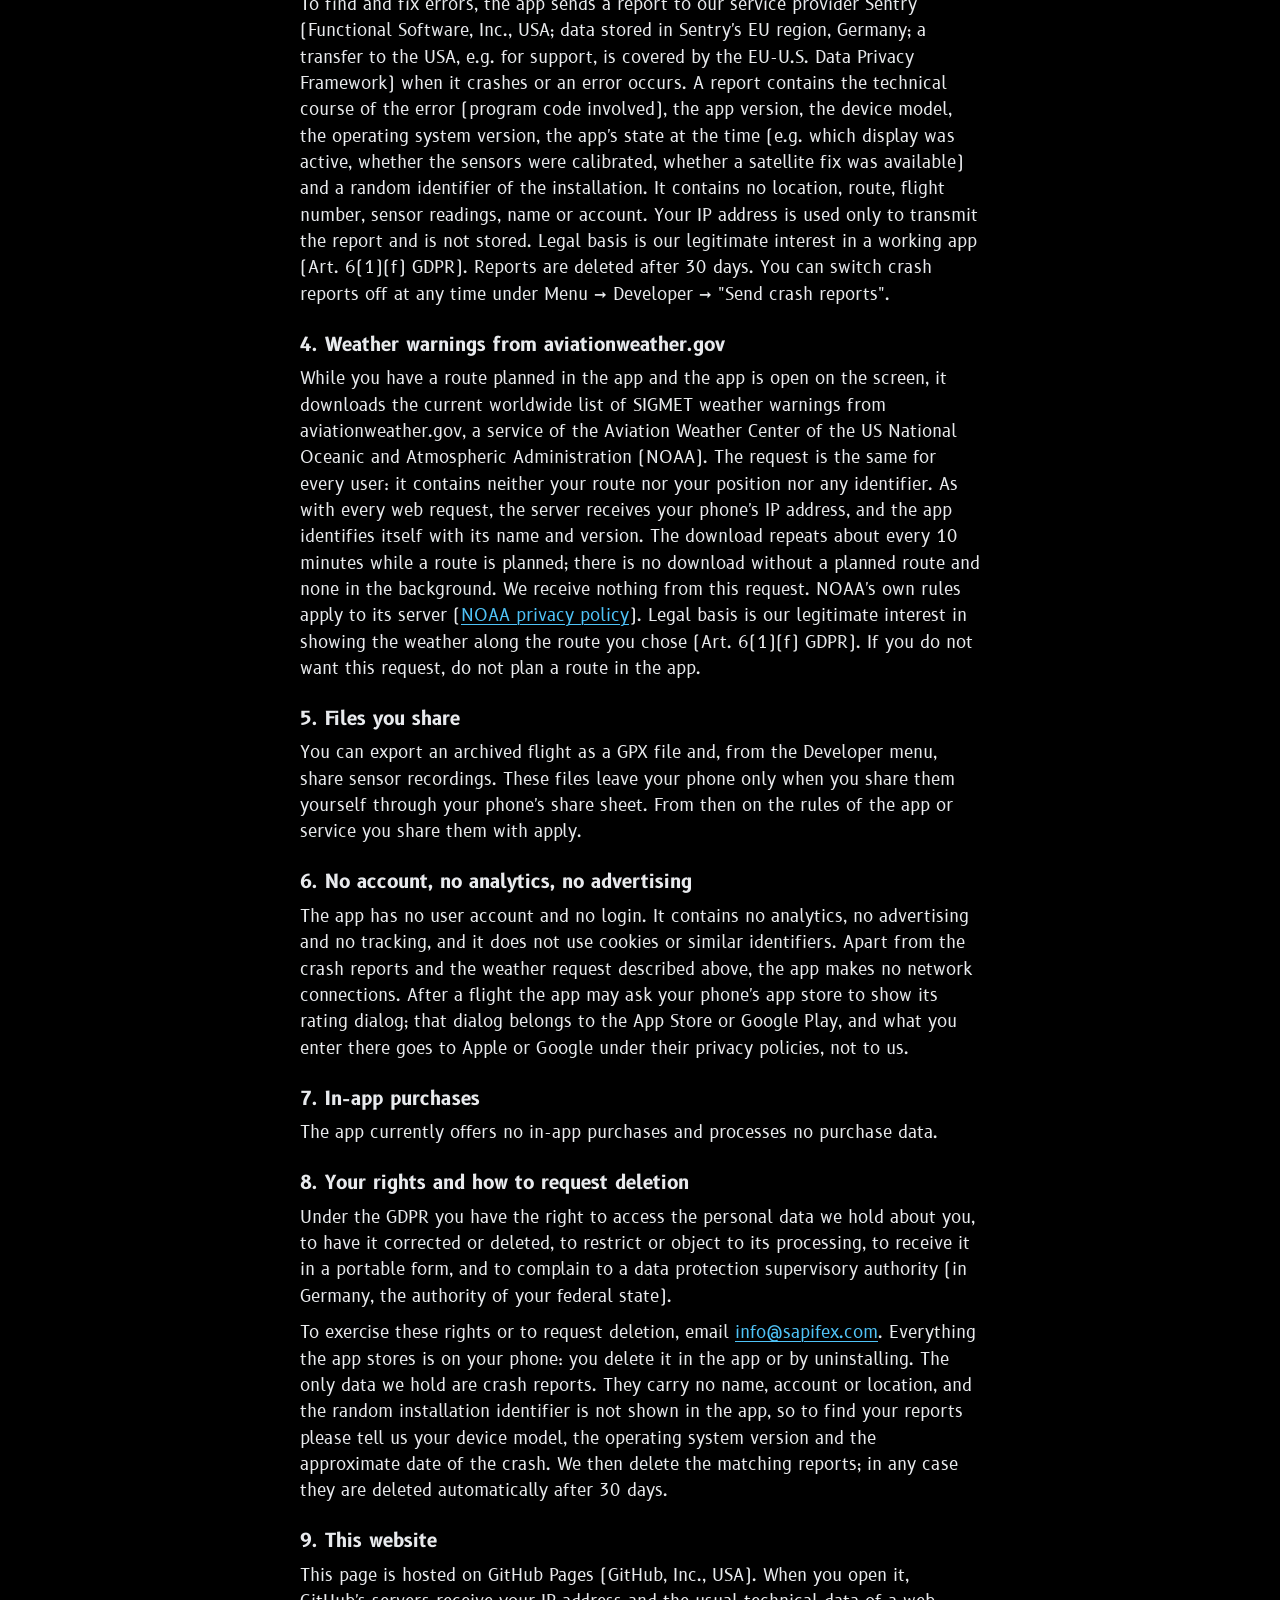
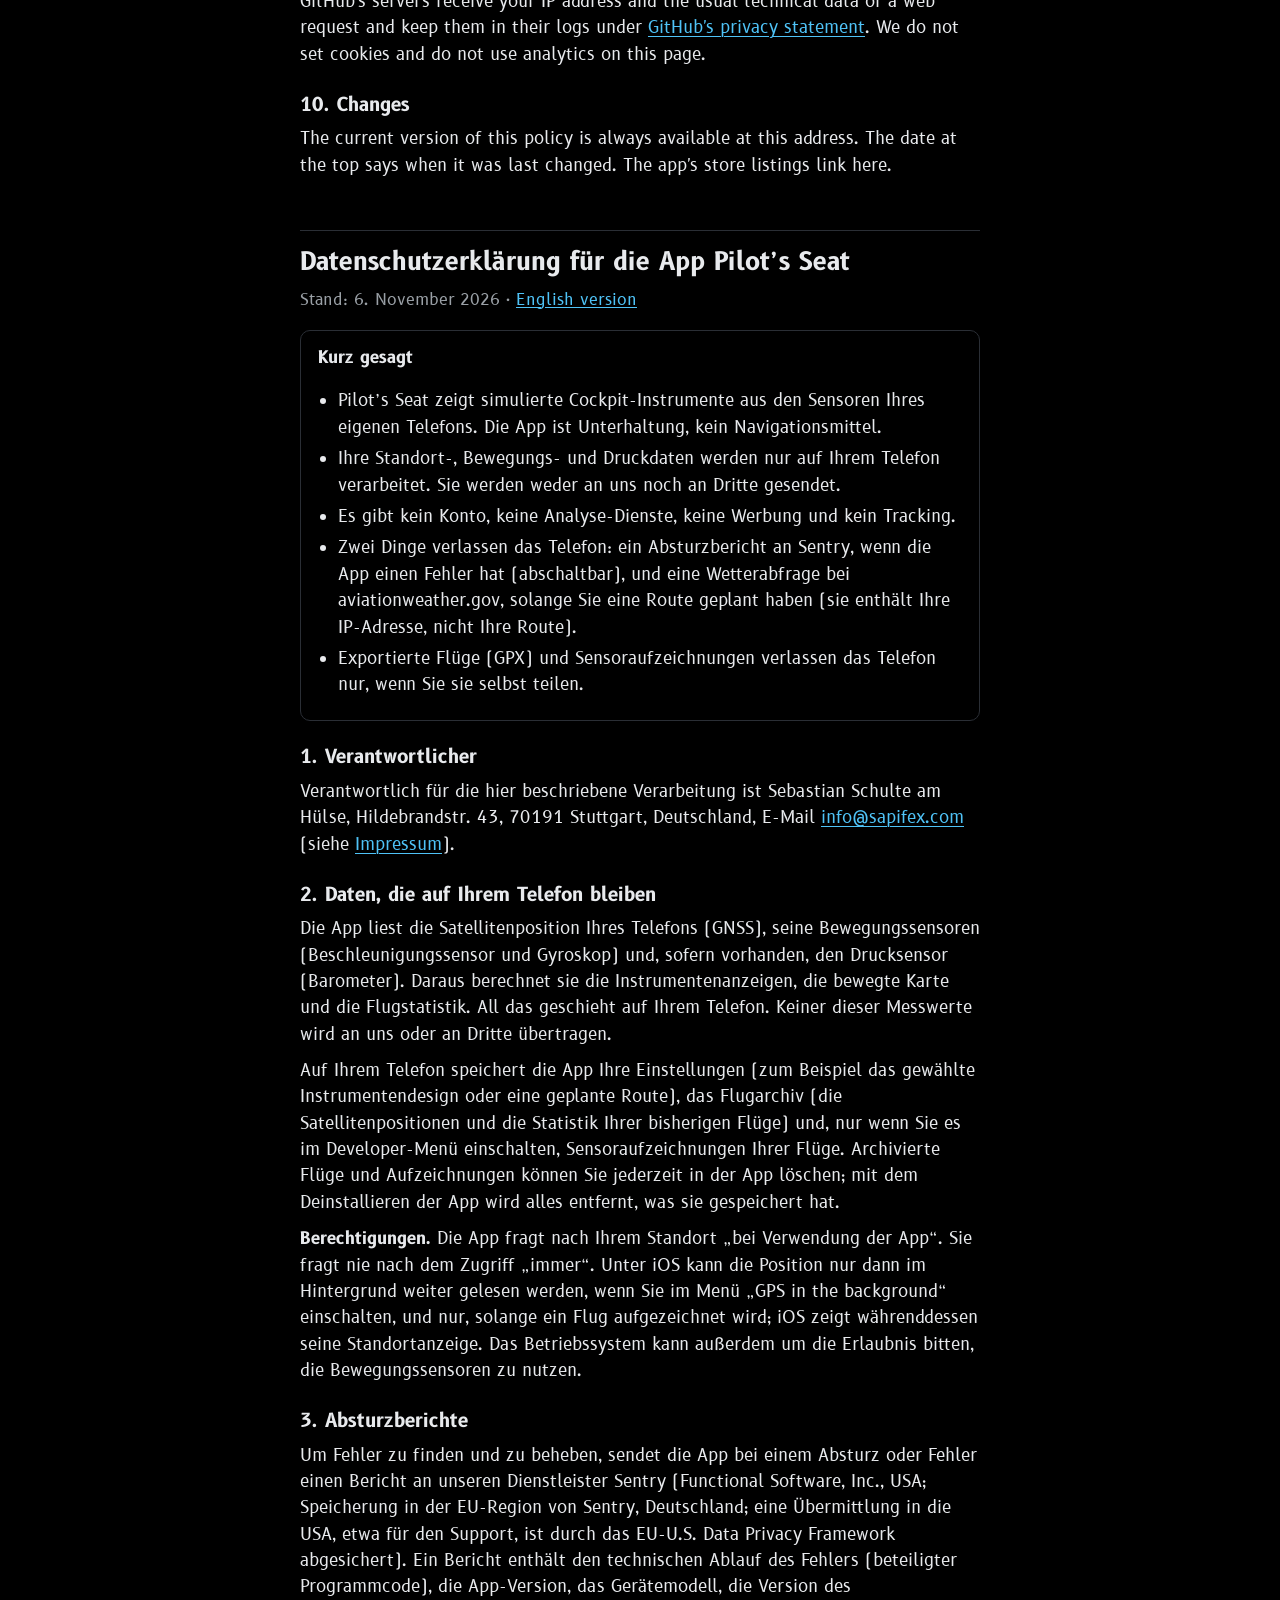
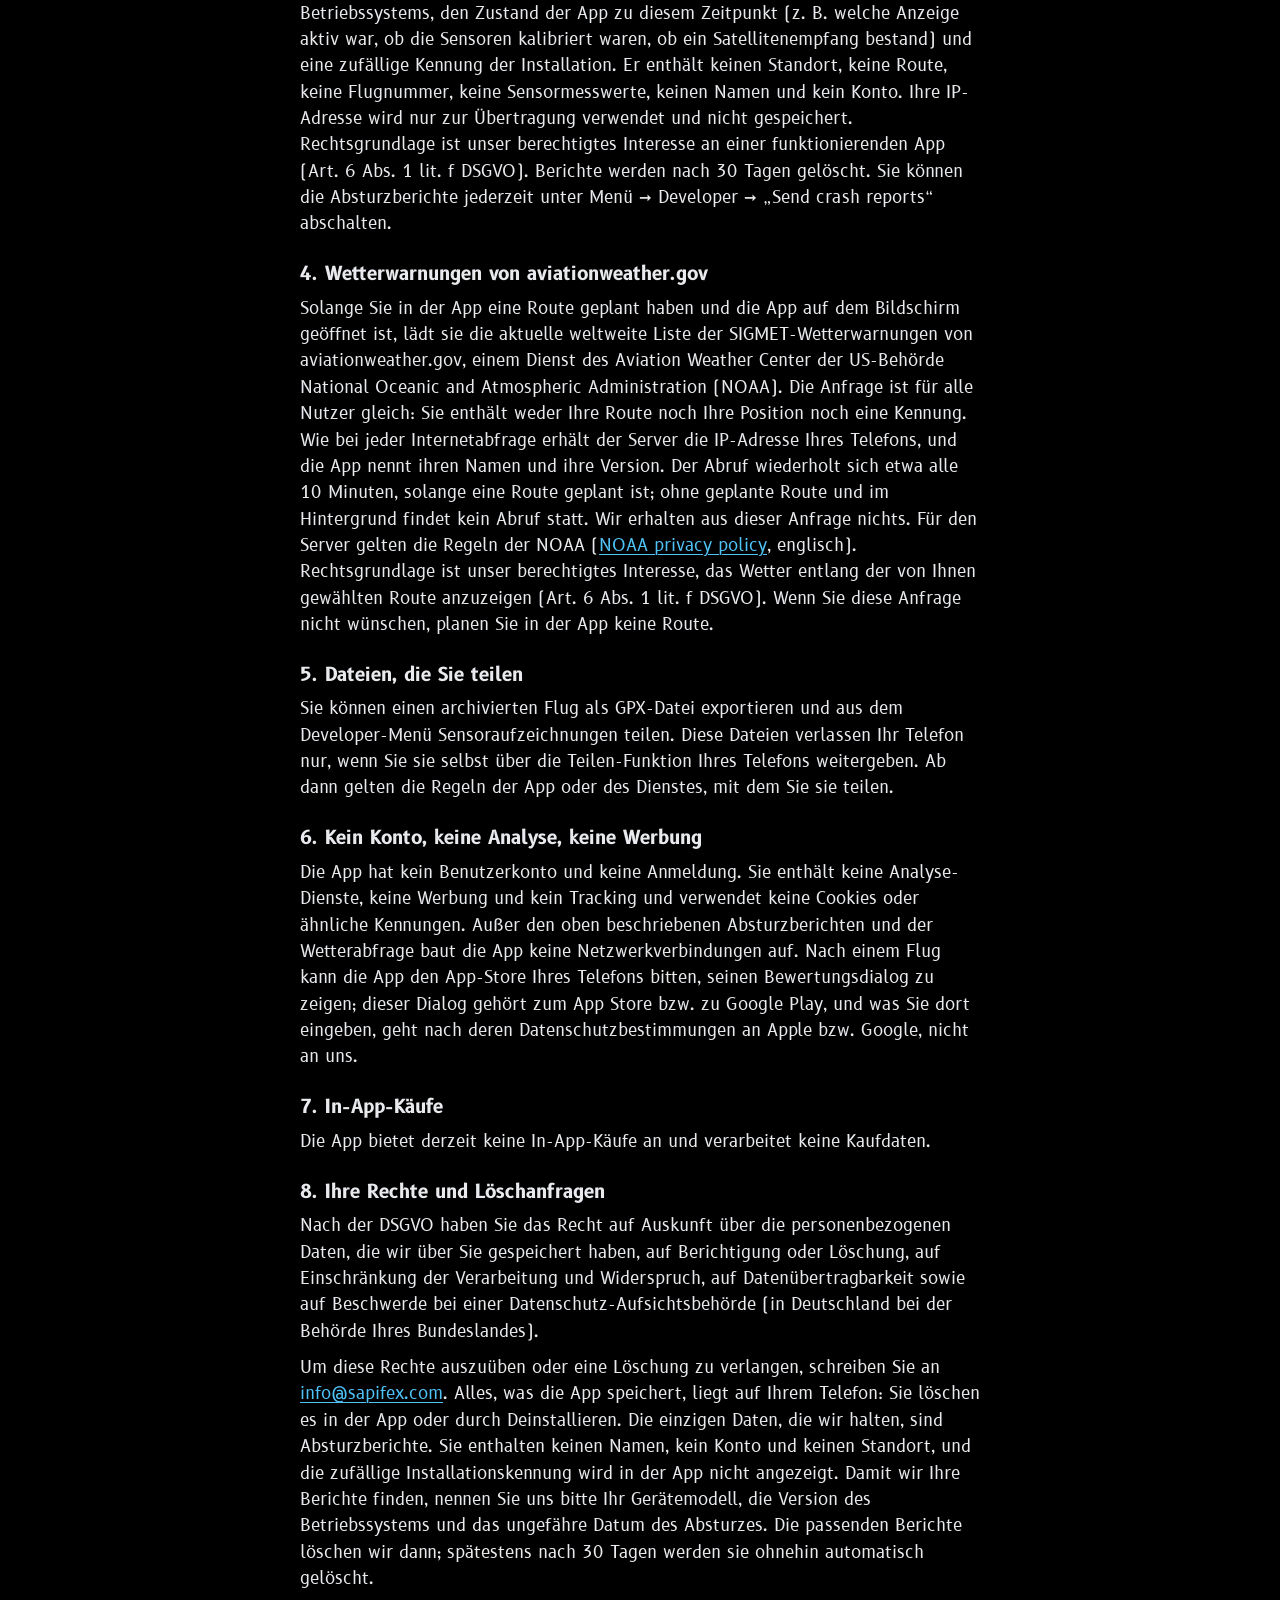
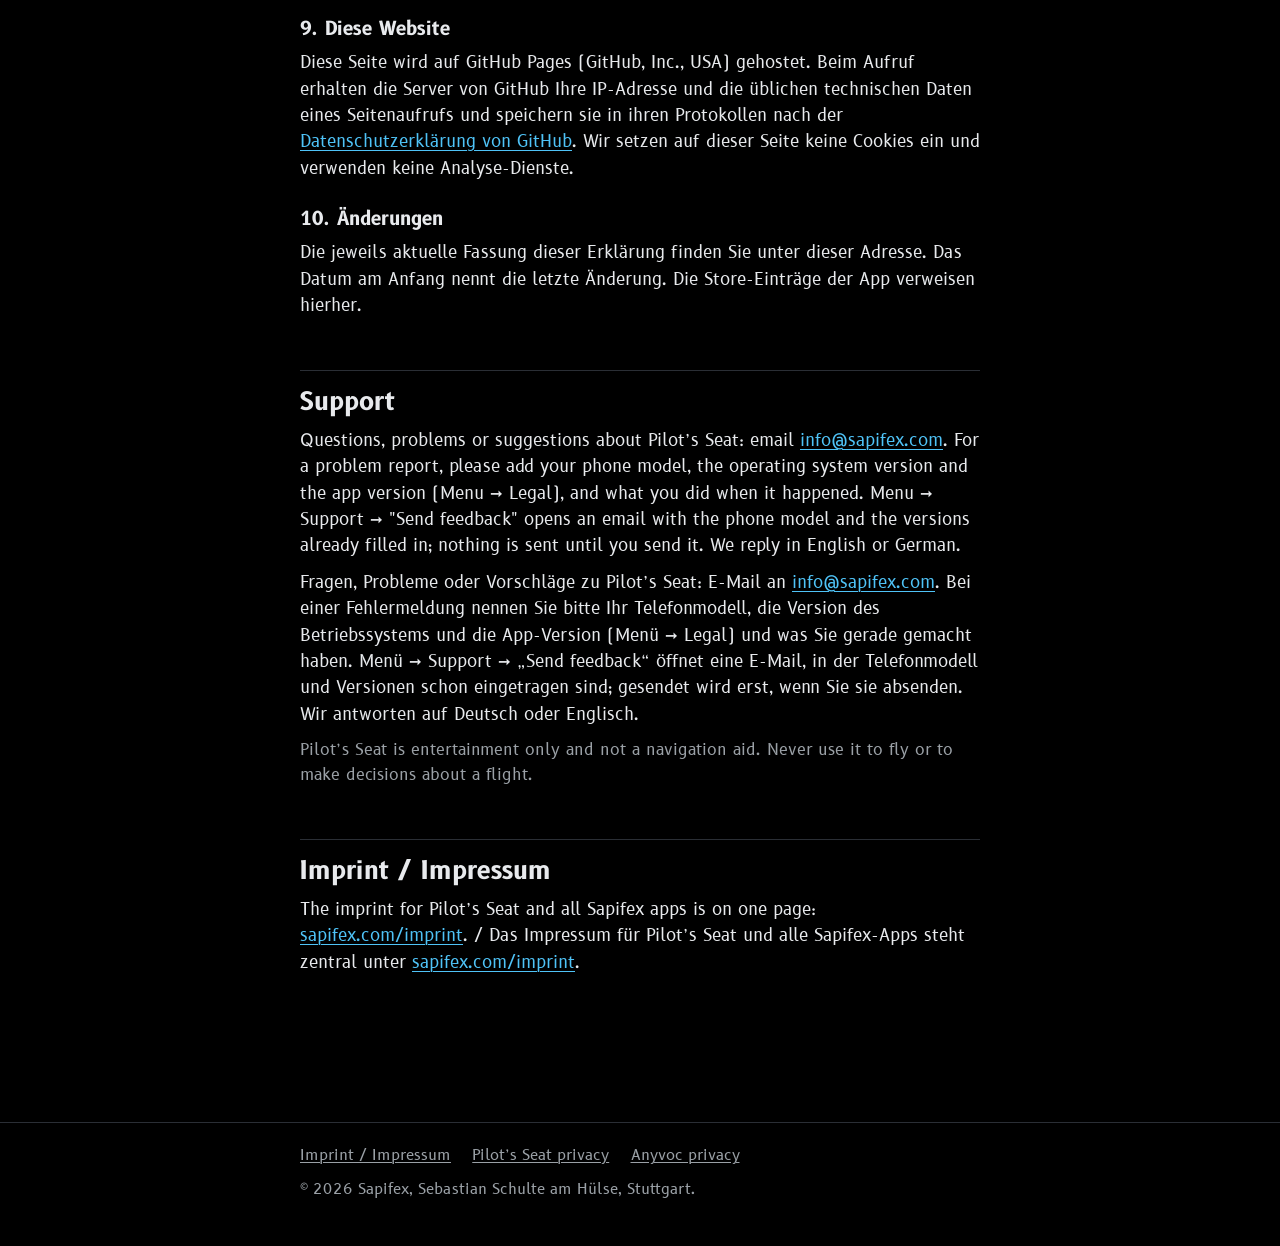
==== commit d10035bb: "Pilot's Seat privacy: rating dialog, pre-filled feedback mail, crash reports under Menu → Developer " ====
--- a/pilots-seat/privacy/index.html
+++ b/pilots-seat/privacy/index.html
@@ -28,7 +28,7 @@
 <main>
 <section id="privacy">
   <h2>Privacy policy for the Pilot’s Seat app</h2>
-  <p class="meta">Last updated: 4 November 2026 · <a href="#datenschutz" hreflang="de" lang="de">Deutsche Fassung</a></p>
+  <p class="meta">Last updated: 6 November 2026 · <a href="#datenschutz" hreflang="de" lang="de">Deutsche Fassung</a></p>
 
   <div class="summary">
     <p><strong>In short</strong></p>
@@ -51,7 +51,7 @@
 
   <h3>3. Crash reports</h3>
   <!-- Text from docs/crash-reporting.md, "Privacy policy (proposal)". [90] = the retention period of the Sentry plan: 30 days on the free Developer plan, 90 days on Team and Business. -->
-  <p>To find and fix errors, the app sends a report to our service provider Sentry (Functional Software, Inc., USA; data stored in Sentry's EU region, Germany; a transfer to the USA, e.g. for support, is covered by the EU-U.S. Data Privacy Framework) when it crashes or an error occurs. A report contains the technical course of the error (program code involved), the app version, the device model, the operating system version, the app's state at the time (e.g. which display was active, whether the sensors were calibrated, whether a satellite fix was available) and a random identifier of the installation. It contains no location, route, flight number, sensor readings, name or account. Your IP address is used only to transmit the report and is not stored. Legal basis is our legitimate interest in a working app (Art. 6(1)(f) GDPR). Reports are deleted after 30 days. You can switch crash reports off at any time under Menu → Legal → "Send crash reports".</p>
+  <p>To find and fix errors, the app sends a report to our service provider Sentry (Functional Software, Inc., USA; data stored in Sentry's EU region, Germany; a transfer to the USA, e.g. for support, is covered by the EU-U.S. Data Privacy Framework) when it crashes or an error occurs. A report contains the technical course of the error (program code involved), the app version, the device model, the operating system version, the app's state at the time (e.g. which display was active, whether the sensors were calibrated, whether a satellite fix was available) and a random identifier of the installation. It contains no location, route, flight number, sensor readings, name or account. Your IP address is used only to transmit the report and is not stored. Legal basis is our legitimate interest in a working app (Art. 6(1)(f) GDPR). Reports are deleted after 30 days. You can switch crash reports off at any time under Menu → Developer → "Send crash reports".</p>
 
   <h3>4. Weather warnings from aviationweather.gov</h3>
   <p>While you have a route planned in the app and the app is open on the screen, it downloads the current worldwide list of SIGMET weather warnings from aviationweather.gov, a service of the Aviation Weather Center of the US National Oceanic and Atmospheric Administration (NOAA). The request is the same for every user: it contains neither your route nor your position nor any identifier. As with every web request, the server receives your phone's IP address, and the app identifies itself with its name and version. The download repeats about every 10 minutes while a route is planned; there is no download without a planned route and none in the background. We receive nothing from this request. NOAA's own rules apply to its server (<a href="https://www.noaa.gov/protecting-your-privacy" rel="noopener">NOAA privacy policy</a>). Legal basis is our legitimate interest in showing the weather along the route you chose (Art. 6(1)(f) GDPR). If you do not want this request, do not plan a route in the app.</p>
@@ -60,7 +60,7 @@
   <p>You can export an archived flight as a GPX file and, from the Developer menu, share sensor recordings. These files leave your phone only when you share them yourself through your phone's share sheet. From then on the rules of the app or service you share them with apply.</p>
 
   <h3>6. No account, no analytics, no advertising</h3>
-  <p>The app has no user account and no login. It contains no analytics, no advertising and no tracking, and it does not use cookies or similar identifiers. Apart from the crash reports and the weather request described above, the app makes no network connections.</p>
+  <p>The app has no user account and no login. It contains no analytics, no advertising and no tracking, and it does not use cookies or similar identifiers. Apart from the crash reports and the weather request described above, the app makes no network connections. After a flight the app may ask your phone's app store to show its rating dialog; that dialog belongs to the App Store or Google Play, and what you enter there goes to Apple or Google under their privacy policies, not to us.</p>
 
   <h3>7. In-app purchases</h3>
   <p>The app currently offers no in-app purchases and processes no purchase data.</p>
@@ -95,7 +95,7 @@
 <!-- ============================================================ -->
 <section id="datenschutz" lang="de">
   <h2>Datenschutzerklärung für die App Pilot’s Seat</h2>
-  <p class="meta">Stand: 4. November 2026 · <a href="#privacy" hreflang="en" lang="en">English version</a></p>
+  <p class="meta">Stand: 6. November 2026 · <a href="#privacy" hreflang="en" lang="en">English version</a></p>
 
   <div class="summary">
     <p><strong>Kurz gesagt</strong></p>
@@ -118,7 +118,7 @@
 
   <h3>3. Absturzberichte</h3>
   <!-- Text aus docs/crash-reporting.md, „Privacy policy (proposal)“. [90] = Aufbewahrungsfrist des Sentry-Tarifs: 30 Tage im kostenlosen Developer-Tarif, 90 Tage bei Team und Business. -->
-  <p>Um Fehler zu finden und zu beheben, sendet die App bei einem Absturz oder Fehler einen Bericht an unseren Dienstleister Sentry (Functional Software, Inc., USA; Speicherung in der EU-Region von Sentry, Deutschland; eine Übermittlung in die USA, etwa für den Support, ist durch das EU-U.S. Data Privacy Framework abgesichert). Ein Bericht enthält den technischen Ablauf des Fehlers (beteiligter Programmcode), die App-Version, das Gerätemodell, die Version des Betriebssystems, den Zustand der App zu diesem Zeitpunkt (z. B. welche Anzeige aktiv war, ob die Sensoren kalibriert waren, ob ein Satellitenempfang bestand) und eine zufällige Kennung der Installation. Er enthält keinen Standort, keine Route, keine Flugnummer, keine Sensormesswerte, keinen Namen und kein Konto. Ihre IP-Adresse wird nur zur Übertragung verwendet und nicht gespeichert. Rechtsgrundlage ist unser berechtigtes Interesse an einer funktionierenden App (Art. 6 Abs. 1 lit. f DSGVO). Berichte werden nach 30 Tagen gelöscht. Sie können die Absturzberichte jederzeit unter Menü → Legal → „Send crash reports“ abschalten.</p>
+  <p>Um Fehler zu finden und zu beheben, sendet die App bei einem Absturz oder Fehler einen Bericht an unseren Dienstleister Sentry (Functional Software, Inc., USA; Speicherung in der EU-Region von Sentry, Deutschland; eine Übermittlung in die USA, etwa für den Support, ist durch das EU-U.S. Data Privacy Framework abgesichert). Ein Bericht enthält den technischen Ablauf des Fehlers (beteiligter Programmcode), die App-Version, das Gerätemodell, die Version des Betriebssystems, den Zustand der App zu diesem Zeitpunkt (z. B. welche Anzeige aktiv war, ob die Sensoren kalibriert waren, ob ein Satellitenempfang bestand) und eine zufällige Kennung der Installation. Er enthält keinen Standort, keine Route, keine Flugnummer, keine Sensormesswerte, keinen Namen und kein Konto. Ihre IP-Adresse wird nur zur Übertragung verwendet und nicht gespeichert. Rechtsgrundlage ist unser berechtigtes Interesse an einer funktionierenden App (Art. 6 Abs. 1 lit. f DSGVO). Berichte werden nach 30 Tagen gelöscht. Sie können die Absturzberichte jederzeit unter Menü → Developer → „Send crash reports“ abschalten.</p>
 
   <h3>4. Wetterwarnungen von aviationweather.gov</h3>
   <p>Solange Sie in der App eine Route geplant haben und die App auf dem Bildschirm geöffnet ist, lädt sie die aktuelle weltweite Liste der SIGMET-Wetterwarnungen von aviationweather.gov, einem Dienst des Aviation Weather Center der US-Behörde National Oceanic and Atmospheric Administration (NOAA). Die Anfrage ist für alle Nutzer gleich: Sie enthält weder Ihre Route noch Ihre Position noch eine Kennung. Wie bei jeder Internetabfrage erhält der Server die IP-Adresse Ihres Telefons, und die App nennt ihren Namen und ihre Version. Der Abruf wiederholt sich etwa alle 10 Minuten, solange eine Route geplant ist; ohne geplante Route und im Hintergrund findet kein Abruf statt. Wir erhalten aus dieser Anfrage nichts. Für den Server gelten die Regeln der NOAA (<a href="https://www.noaa.gov/protecting-your-privacy" rel="noopener">NOAA privacy policy</a>, englisch). Rechtsgrundlage ist unser berechtigtes Interesse, das Wetter entlang der von Ihnen gewählten Route anzuzeigen (Art. 6 Abs. 1 lit. f DSGVO). Wenn Sie diese Anfrage nicht wünschen, planen Sie in der App keine Route.</p>
@@ -127,7 +127,7 @@
   <p>Sie können einen archivierten Flug als GPX-Datei exportieren und aus dem Developer-Menü Sensoraufzeichnungen teilen. Diese Dateien verlassen Ihr Telefon nur, wenn Sie sie selbst über die Teilen-Funktion Ihres Telefons weitergeben. Ab dann gelten die Regeln der App oder des Dienstes, mit dem Sie sie teilen.</p>
 
   <h3>6. Kein Konto, keine Analyse, keine Werbung</h3>
-  <p>Die App hat kein Benutzerkonto und keine Anmeldung. Sie enthält keine Analyse-Dienste, keine Werbung und kein Tracking und verwendet keine Cookies oder ähnliche Kennungen. Außer den oben beschriebenen Absturzberichten und der Wetterabfrage baut die App keine Netzwerkverbindungen auf.</p>
+  <p>Die App hat kein Benutzerkonto und keine Anmeldung. Sie enthält keine Analyse-Dienste, keine Werbung und kein Tracking und verwendet keine Cookies oder ähnliche Kennungen. Außer den oben beschriebenen Absturzberichten und der Wetterabfrage baut die App keine Netzwerkverbindungen auf. Nach einem Flug kann die App den App-Store Ihres Telefons bitten, seinen Bewertungsdialog zu zeigen; dieser Dialog gehört zum App Store bzw. zu Google Play, und was Sie dort eingeben, geht nach deren Datenschutzbestimmungen an Apple bzw. Google, nicht an uns.</p>
 
   <h3>7. In-App-Käufe</h3>
   <p>Die App bietet derzeit keine In-App-Käufe an und verarbeitet keine Kaufdaten.</p>
@@ -163,8 +163,8 @@
 <!-- ============================================================ -->
 <section id="support">
   <h2>Support</h2>
-  <p>Questions, problems or suggestions about Pilot’s Seat: email <a href="mailto:info@sapifex.com">info@sapifex.com</a>. For a problem report, please add your phone model, the operating system version and the app version (Menu → Legal), and what you did when it happened. We reply in English or German.</p>
-  <p lang="de">Fragen, Probleme oder Vorschläge zu Pilot’s Seat: E-Mail an <a href="mailto:info@sapifex.com">info@sapifex.com</a>. Bei einer Fehlermeldung nennen Sie bitte Ihr Telefonmodell, die Version des Betriebssystems und die App-Version (Menü → Legal) und was Sie gerade gemacht haben. Wir antworten auf Deutsch oder Englisch.</p>
+  <p>Questions, problems or suggestions about Pilot’s Seat: email <a href="mailto:info@sapifex.com">info@sapifex.com</a>. For a problem report, please add your phone model, the operating system version and the app version (Menu → Legal), and what you did when it happened. Menu → Support → "Send feedback" opens an email with the phone model and the versions already filled in; nothing is sent until you send it. We reply in English or German.</p>
+  <p lang="de">Fragen, Probleme oder Vorschläge zu Pilot’s Seat: E-Mail an <a href="mailto:info@sapifex.com">info@sapifex.com</a>. Bei einer Fehlermeldung nennen Sie bitte Ihr Telefonmodell, die Version des Betriebssystems und die App-Version (Menü → Legal) und was Sie gerade gemacht haben. Menü → Support → „Send feedback“ öffnet eine E-Mail, in der Telefonmodell und Versionen schon eingetragen sind; gesendet wird erst, wenn Sie sie absenden. Wir antworten auf Deutsch oder Englisch.</p>
   <p class="meta">Pilot’s Seat is entertainment only and not a navigation aid. Never use it to fly or to make decisions about a flight.</p>
 </section>
 
